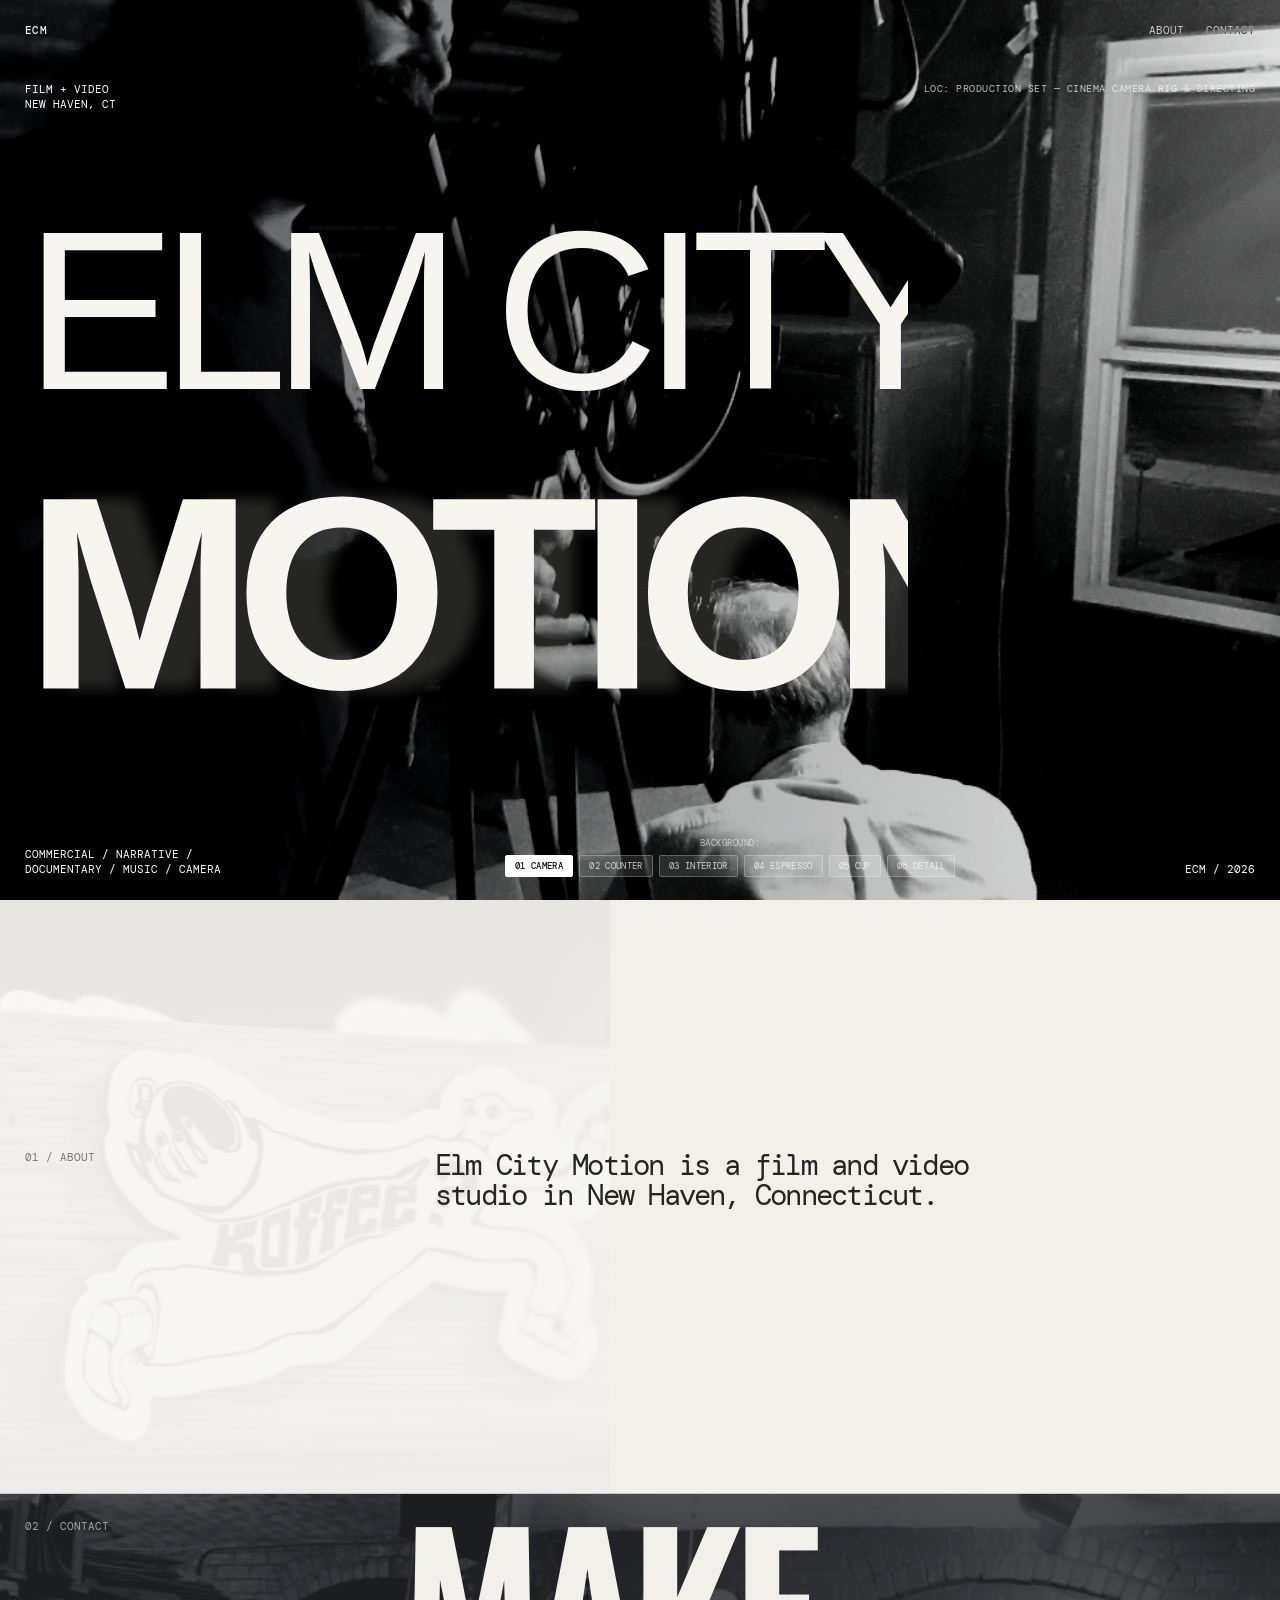
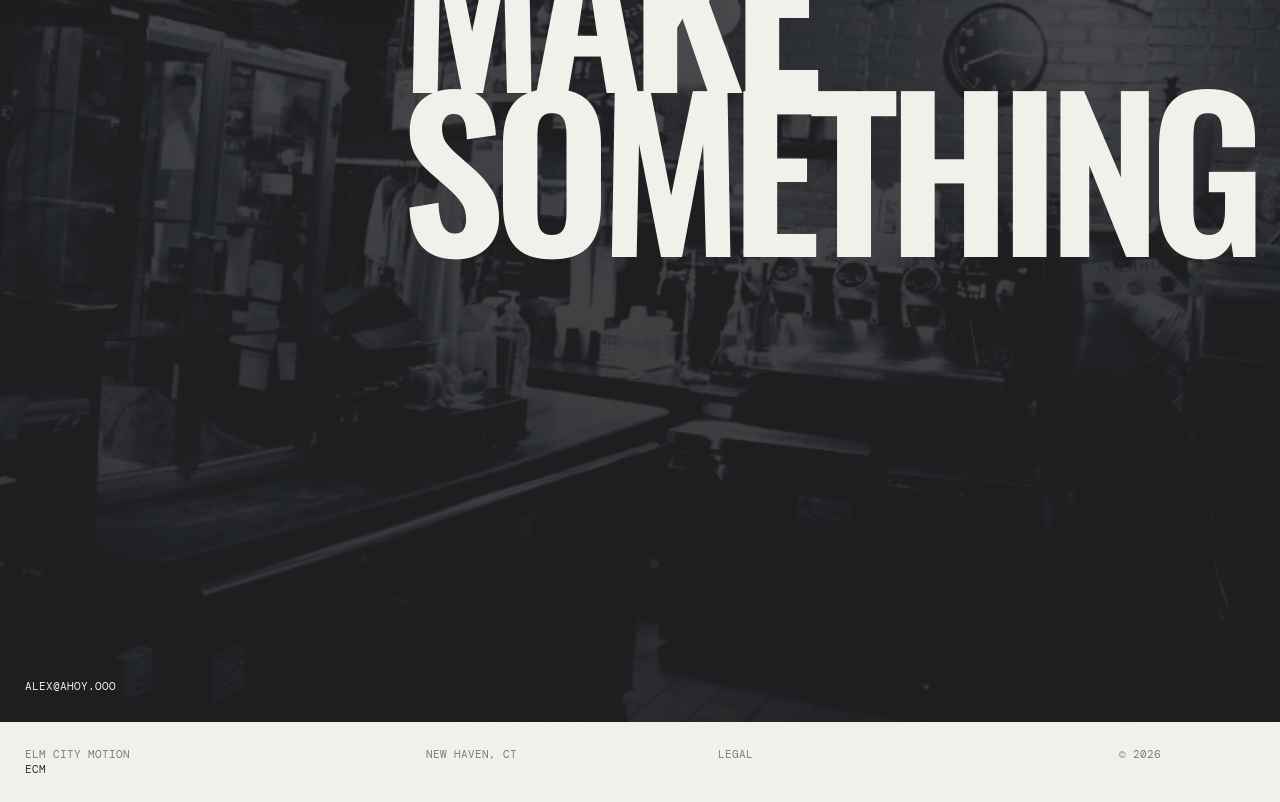
==== index.html @ fa892d65 "Keep hero strictly still photo rotation and place B&W looping video in bottom contact section" ====
<!doctype html>
<html lang="en">
  <head>
    <meta charset="UTF-8" />
    <meta name="viewport" content="width=device-width, initial-scale=1.0" />
    <meta name="description" content="Elm City Motion — film and video studio in New Haven, Connecticut." />
    <title>Elm City Motion — New Haven, CT</title>
    <link rel="preconnect" href="https://fonts.googleapis.com" />
    <link rel="preconnect" href="https://fonts.gstatic.com" crossorigin />
    <link href="https://fonts.googleapis.com/css2?family=DM+Mono:wght@400;500&family=Oswald:wght@500;600;700&display=swap" rel="stylesheet" />
    <link rel="stylesheet" href="styles.css" />
  </head>
  <body>
    <header class="site-header">
      <a class="monogram" href="#top" aria-label="Elm City Motion home">ECM</a>
      <nav aria-label="Primary navigation">
        <a href="#about">About</a>
        <a href="#contact">Contact</a>
      </nav>
    </header>

    <main id="top">
      <section class="hero" aria-labelledby="site-title">
        <div class="hero-image" role="img" aria-label="Cinematic New Haven black and white film stills">
          <div class="hero-bg is-active" style="background-image: linear-gradient(90deg, rgba(6,10,11,.76) 0%, rgba(6,10,11,.32) 57%, rgba(6,10,11,.15)), url('assets/nh-bts-camera.jpg');" data-label="Production Set — Cinema Camera Rig &amp; Directing"></div>
          <div class="hero-bg" style="background-image: linear-gradient(90deg, rgba(6,10,11,.76) 0%, rgba(6,10,11,.32) 57%, rgba(6,10,11,.15)), url('assets/nh-koffee-counter.jpg');" data-label="Audubon St — Koffee? Counter &amp; Barista Motion"></div>
          <div class="hero-bg" style="background-image: linear-gradient(90deg, rgba(6,10,11,.76) 0%, rgba(6,10,11,.32) 57%, rgba(6,10,11,.15)), url('assets/nh-koffee-interior.jpg');" data-label="Audubon St — Koffee? Interior &amp; Chandelier"></div>
          <div class="hero-bg" style="background-image: linear-gradient(90deg, rgba(6,10,11,.76) 0%, rgba(6,10,11,.32) 57%, rgba(6,10,11,.15)), url('assets/nh-koffee-espresso.jpg');" data-label="Audubon St — Koffee? Espresso Bar &amp; Brick Clock"></div>
          <div class="hero-bg" style="background-image: linear-gradient(90deg, rgba(6,10,11,.76) 0%, rgba(6,10,11,.32) 57%, rgba(6,10,11,.15)), url('assets/nh-koffee-cup.jpg');" data-label="Audubon St — Ceramic Cup &amp; Saucer Still"></div>
          <div class="hero-bg" style="background-image: linear-gradient(90deg, rgba(6,10,11,.76) 0%, rgba(6,10,11,.32) 57%, rgba(6,10,11,.15)), url('assets/nh-koffee-sticker.jpg');" data-label="Audubon St — Koffee? Illustration &amp; Woodgrain"></div>
        </div>
        <div class="hero-top-bar">
          <p class="hero-meta hero-meta--top">Film + Video<br />New Haven, CT</p>
          <div class="hero-loc-indicator" id="hero-loc-tag">LOC: Production Set — Cinema Camera Rig &amp; Directing</div>
        </div>
        <h1 id="site-title" class="wordmark"><img src="assets/ecm-wordmark.svg" alt="Elm City Motion" /></h1>
        <div class="hero-bottom">
          <p>Commercial / Narrative / Documentary / Music / Camera</p>
          <div class="hero-bg-selector" aria-label="Select New Haven background photo">
            <span class="bg-selector-label">Background:</span>
            <div class="bg-selector-pills">
              <button type="button" class="loc-pill is-active" data-index="0">01 Camera</button>
              <button type="button" class="loc-pill" data-index="1">02 Counter</button>
              <button type="button" class="loc-pill" data-index="2">03 Interior</button>
              <button type="button" class="loc-pill" data-index="3">04 Espresso</button>
              <button type="button" class="loc-pill" data-index="4">05 Cup</button>
              <button type="button" class="loc-pill" data-index="5">06 Detail</button>
            </div>
          </div>
          <p>ECM / 2026</p>
        </div>
      </section>

      <section class="statement" id="about" data-fade>
        <div class="statement-bg" aria-hidden="true"></div>
        <p class="eyebrow">01 / About</p>
        <div>
          <p>Elm City Motion is a film and video studio in New Haven, Connecticut.</p>
        </div>
      </section>

      <section class="contact" id="contact" aria-labelledby="contact-heading" data-fade>
        <div class="contact-bg" aria-hidden="true">
          <video class="contact-video-element" autoplay muted loop playsinline poster="assets/nh-koffee-espresso.jpg">
            <source src="assets/nh-koffee-motion.mp4" type="video/mp4" />
          </video>
          <div class="contact-video-overlay"></div>
        </div>
        <p class="eyebrow">02 / Contact</p>
        <h2 id="contact-heading">Make<br />Something</h2>
        <div class="contact-details">
          <a href="mailto:alex@ahoy.ooo">alex@ahoy.ooo</a>
        </div>
      </section>
    </main>

    <footer data-fade>
      <p>Elm City Motion<br /><span>ECM</span></p>
      <p>New Haven, CT</p>
      <p><a href="legal.html">Legal</a></p>
      <p>© 2026</p>
    </footer>
    <script defer src="assets/anime.min.js"></script>
    <script defer src="scripts.js"></script>
  </body>
</html>
---- styles.css ----
:root { --paper:#f2f0ea; --ink:#121212; --muted:#6d6b66; --line:#c9c6bd; --acid:#d8ee32; }
* { box-sizing:border-box; }
html { scroll-behavior:smooth; }
body { margin:0; overflow-x:hidden; background:var(--paper); color:var(--ink); font-family:"DM Mono", monospace; font-size:11px; line-height:1.35; text-transform:uppercase; }
a { color:inherit; text-decoration:none; }
.site-header { position:absolute; z-index:2; top:0; left:0; right:0; display:flex; justify-content:space-between; padding:23px 25px; color:#fff; mix-blend-mode:difference; }
.site-header--light { position:relative; color:var(--ink); mix-blend-mode:normal; }
.monogram { font-weight:500; letter-spacing:.04em; }
nav { display:flex; gap:22px; }
nav a:hover, .project a:hover, .contact a:hover { text-decoration:underline; text-underline-offset:4px; }
.hero { height:100svh; min-height:650px; position:relative; display:grid; grid-template-rows:auto 1fr auto; padding:82px 25px 23px; overflow:hidden; background:#14191b; color:white; }
.hero-image { position:absolute; inset:0; }
.hero-bg { position:absolute; inset:0; background-position:center; background-size:cover; filter:saturate(.78) contrast(1.08); opacity:0; transition:opacity 1s cubic-bezier(0.4, 0, 0.2, 1), transform 9s cubic-bezier(0.2, 0.8, 0.2, 1); transform:scale(1.04); pointer-events:none; }
.hero-bg.is-active { opacity:1; transform:scale(1); }
.hero-video-bg { overflow:hidden; }
.hero-video-element { position:absolute; inset:0; width:100%; height:100%; object-fit:cover; object-position:center; filter:saturate(.85) contrast(1.1); }
.hero-video-overlay { position:absolute; inset:0; background:linear-gradient(90deg, rgba(6,10,11,.76) 0%, rgba(6,10,11,.32) 57%, rgba(6,10,11,.15)); pointer-events:none; }
.hero::after { content:""; position:absolute; inset:0; opacity:.28; pointer-events:none; background-image:url("data:image/svg+xml,%3Csvg viewBox='0 0 170 170' xmlns='http://www.w3.org/2000/svg'%3E%3Cfilter id='n'%3E%3CfeTurbulence type='fractalNoise' baseFrequency='.95' numOctaves='3' stitchTiles='stitch'/%3E%3C/filter%3E%3Crect width='100%25' height='100%25' filter='url(%23n)' opacity='.35'/%3E%3C/svg%3E"); mix-blend-mode:soft-light; }
.hero > *:not(.hero-image) { position:relative; z-index:1; }
.motion-ready [data-fade] { opacity:0; }
.hero-top-bar { display:flex; justify-content:space-between; align-items:flex-start; }
.hero-meta { margin:0; align-self:start; }
.hero-loc-indicator { font-size:10px; color:rgba(255,255,255,0.72); letter-spacing:.05em; transition:opacity .3s ease; }
h1,h2,h3 { font-family:Oswald, Impact, sans-serif; font-weight:600; line-height:.8; letter-spacing:-.055em; margin:0; }
.wordmark { align-self:center; width:min(69vw, 1040px); }
.wordmark img { display:block; width:100%; height:auto; }
@media print { .hero { color:#111; background:#fff; min-height:auto; } .hero-image,.site-header,.hero-meta,.hero-bottom,.hero-top-bar { display:none; } .wordmark img { filter:invert(1); } }
.hero-bottom { display:flex; align-items:end; justify-content:space-between; gap:20px; }
.hero-bottom p { margin:0; max-width:250px; }
.hero-bg-selector { display:flex; flex-direction:column; gap:6px; align-items:center; }
.bg-selector-label { font-size:9px; color:rgba(255,255,255,0.6); letter-spacing:.05em; }
.bg-selector-pills { display:flex; gap:6px; flex-wrap:wrap; justify-content:center; }
.loc-pill { background:rgba(255,255,255,0.12); color:rgba(255,255,255,0.75); border:1px solid rgba(255,255,255,0.25); font-family:inherit; font-size:9px; padding:4px 9px; border-radius:2px; cursor:pointer; text-transform:uppercase; letter-spacing:.04em; transition:all .2s ease; }
.loc-pill:hover { background:rgba(255,255,255,0.22); color:#fff; border-color:rgba(255,255,255,0.45); }
.loc-pill.is-active { background:#fff; color:#121212; border-color:#fff; font-weight:500; }
.eyebrow { color:var(--muted); margin:0; }
.statement { position:relative; min-height:66vh; padding:35px 25px; display:grid; grid-template-columns:1fr 2fr; align-content:center; border-bottom:1px solid var(--line); overflow:hidden; }
.statement-bg { position:absolute; inset:0; background:linear-gradient(rgba(242,240,234,0.92), rgba(242,240,234,0.94)), url("assets/nh-koffee-interior.jpg") center/cover; filter:saturate(0.4) contrast(1.08); pointer-events:none; z-index:0; }
.statement > *:not(.statement-bg) { position:relative; z-index:1; }
.statement div { max-width:610px; font-size:clamp(18px,2.3vw,31px); letter-spacing:-.06em; line-height:1.04; text-transform:none; }
.statement p { margin:0 0 1.1em; }
.statement .eyebrow { font-size:11px; text-transform:uppercase; letter-spacing:0; }
.contact { position:relative; min-height:92vh; background:var(--ink); color:var(--paper); padding:25px; display:grid; grid-template-columns:1fr 2fr; grid-template-rows:auto 1fr; overflow:hidden; }
.contact-bg { position:absolute; inset:0; overflow:hidden; pointer-events:none; z-index:0; }
.contact-video-element { position:absolute; inset:0; width:100%; height:100%; object-fit:cover; object-position:center; filter:contrast(1.22) brightness(0.85); }
.contact-video-overlay { position:absolute; inset:0; background:linear-gradient(rgba(10,12,14,0.76), rgba(10,12,14,0.88)); }
.contact > *:not(.contact-bg) { position:relative; z-index:1; }
.contact .eyebrow { color:#9d9b94; }
.contact h2 { font-size:clamp(95px,16vw,250px); align-self:center; }
.contact-details { align-self:end; display:grid; grid-template-columns:1fr 1fr; gap:16px 25px; padding-bottom:3px; }
.contact-details p { margin:0; }
footer { display:grid; grid-template-columns:1.4fr 1fr 1.4fr .5fr; gap:20px; padding:25px; color:var(--muted); }
footer p { margin:0; } footer span, footer a:hover { color:var(--ink); }
.legal-page { min-height:calc(100vh - 105px); padding:13vh 25px 80px; }
.legal-page h1 { font-size:clamp(100px, 18vw, 290px); margin:42px 0 75px; }
.legal-copy { max-width:570px; margin-left:33.333%; font-size:clamp(16px,1.5vw,22px); line-height:1.14; letter-spacing:-.055em; text-transform:none; }
.legal-copy p { margin:0 0 1.15em; }
.legal-copy a { text-decoration:underline; text-underline-offset:4px; }
@media (max-width:700px) { .site-header { padding:17px; } nav { gap:13px; font-size:9px; }.hero { min-height:100svh; padding:76px 17px 17px; }.hero-top-bar { flex-direction:column; gap:6px; }.hero-bg { background-position:62% center; }.hero-meta { font-size:9px; }.hero-loc-indicator { font-size:9px; }.wordmark { width:min(92vw,400px); }.hero-bottom { flex-direction:column; align-items:flex-start; font-size:8px; line-height:1.5; gap:16px; }.hero-bottom p:first-child { max-width:220px; }.hero-bg-selector { align-items:flex-start; width:100%; }.bg-selector-pills { justify-content:flex-start; }.loc-pill { font-size:8px; padding:3px 7px; }.statement,.contact { grid-template-columns:1fr; gap:44px; padding:17px; }.statement { min-height:61vh; }.statement div { font-size:clamp(21px,6.4vw,29px); }.contact { min-height:78vh; }.contact h2 { align-self:start; font-size:clamp(83px,21vw,96px); }.contact-details { grid-template-columns:1fr; gap:17px; }.contact-details a { font-size:12px; } footer { grid-template-columns:1fr 1fr; padding:17px; gap:20px; }.legal-page { padding:70px 17px 55px; }.legal-page h1 { margin:42px 0 65px; }.legal-copy { margin-left:0; } }
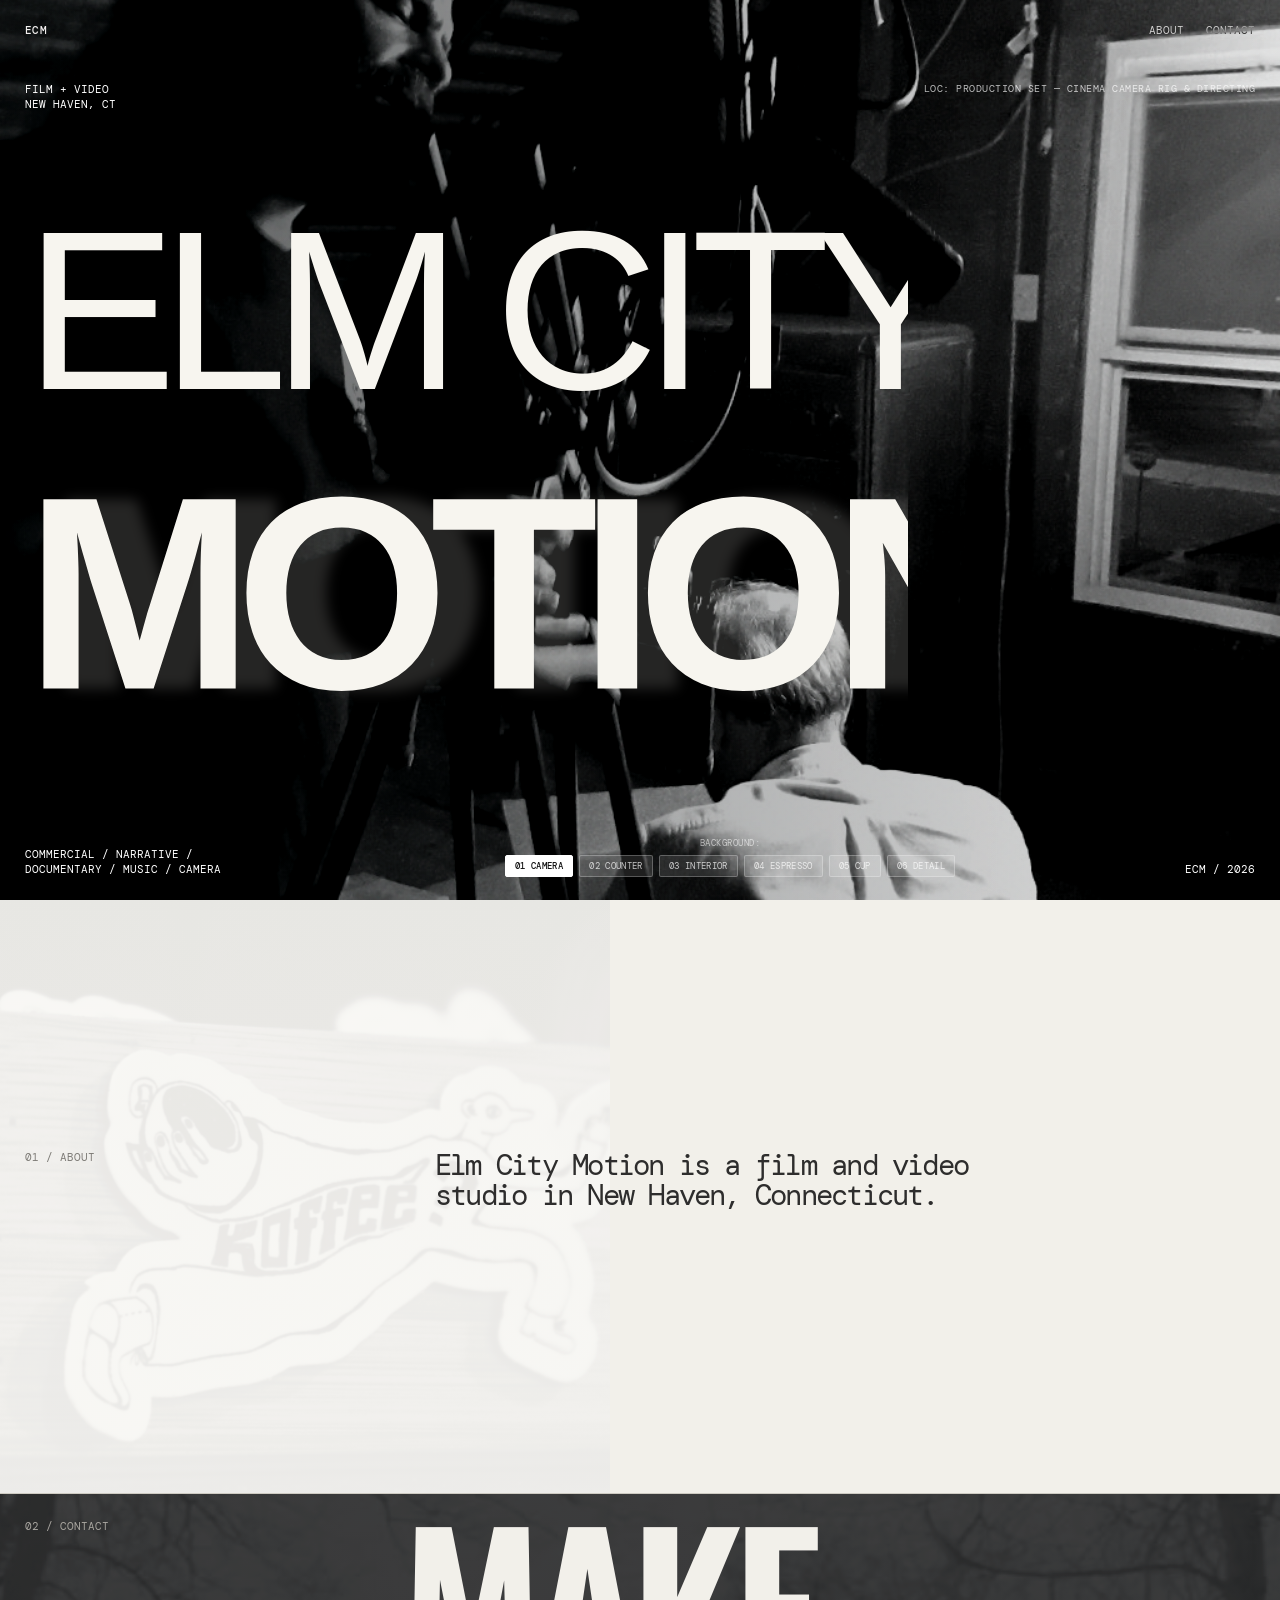
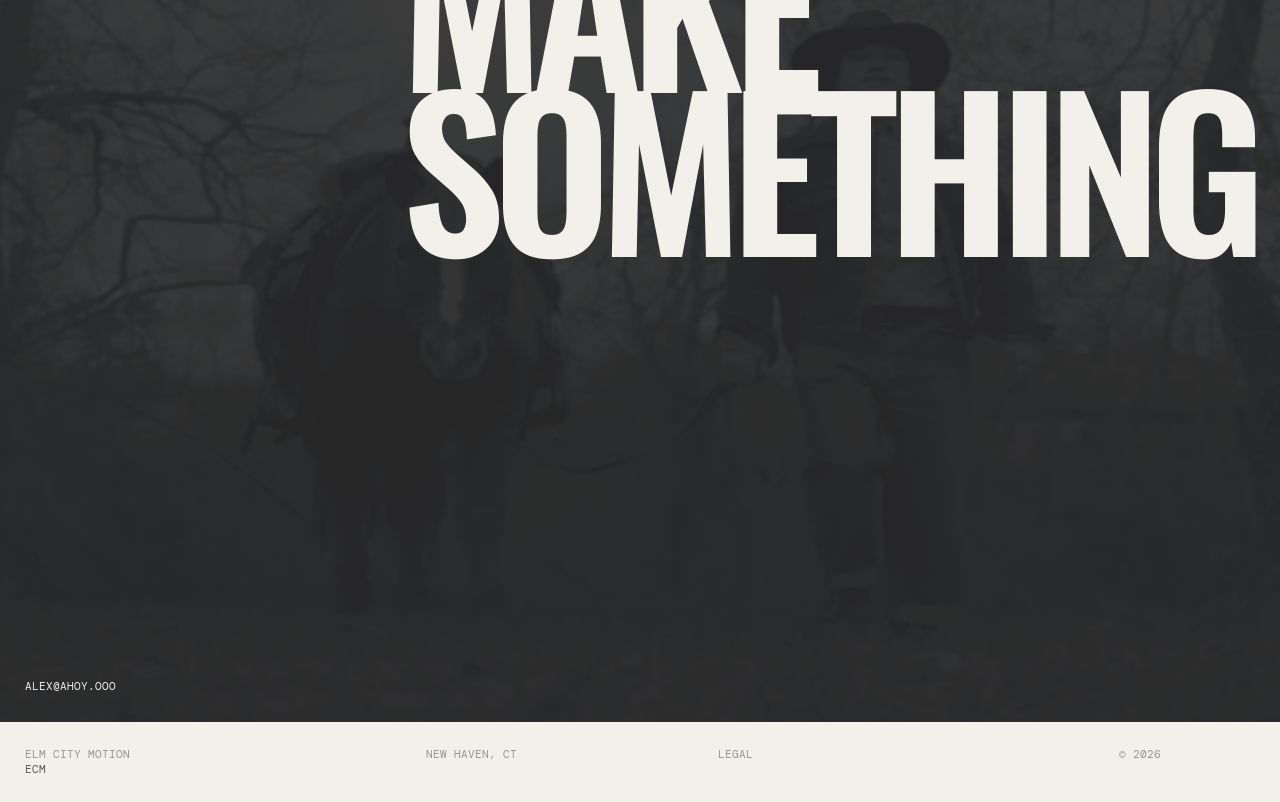
==== commit 1afc494c: "Add ultra-lightweight B&W commercial B-roll video to bottom contact section" ====
--- a/index.html
+++ b/index.html
@@ -61,8 +61,8 @@
 
       <section class="contact" id="contact" aria-labelledby="contact-heading" data-fade>
         <div class="contact-bg" aria-hidden="true">
-          <video class="contact-video-element" autoplay muted loop playsinline poster="assets/nh-koffee-espresso.jpg">
-            <source src="assets/nh-koffee-motion.mp4" type="video/mp4" />
+          <video class="contact-video-element" autoplay muted loop playsinline poster="assets/ecm-commercial-reel-poster.jpg">
+            <source src="assets/ecm-commercial-reel.mp4" type="video/mp4" />
           </video>
           <div class="contact-video-overlay"></div>
         </div>
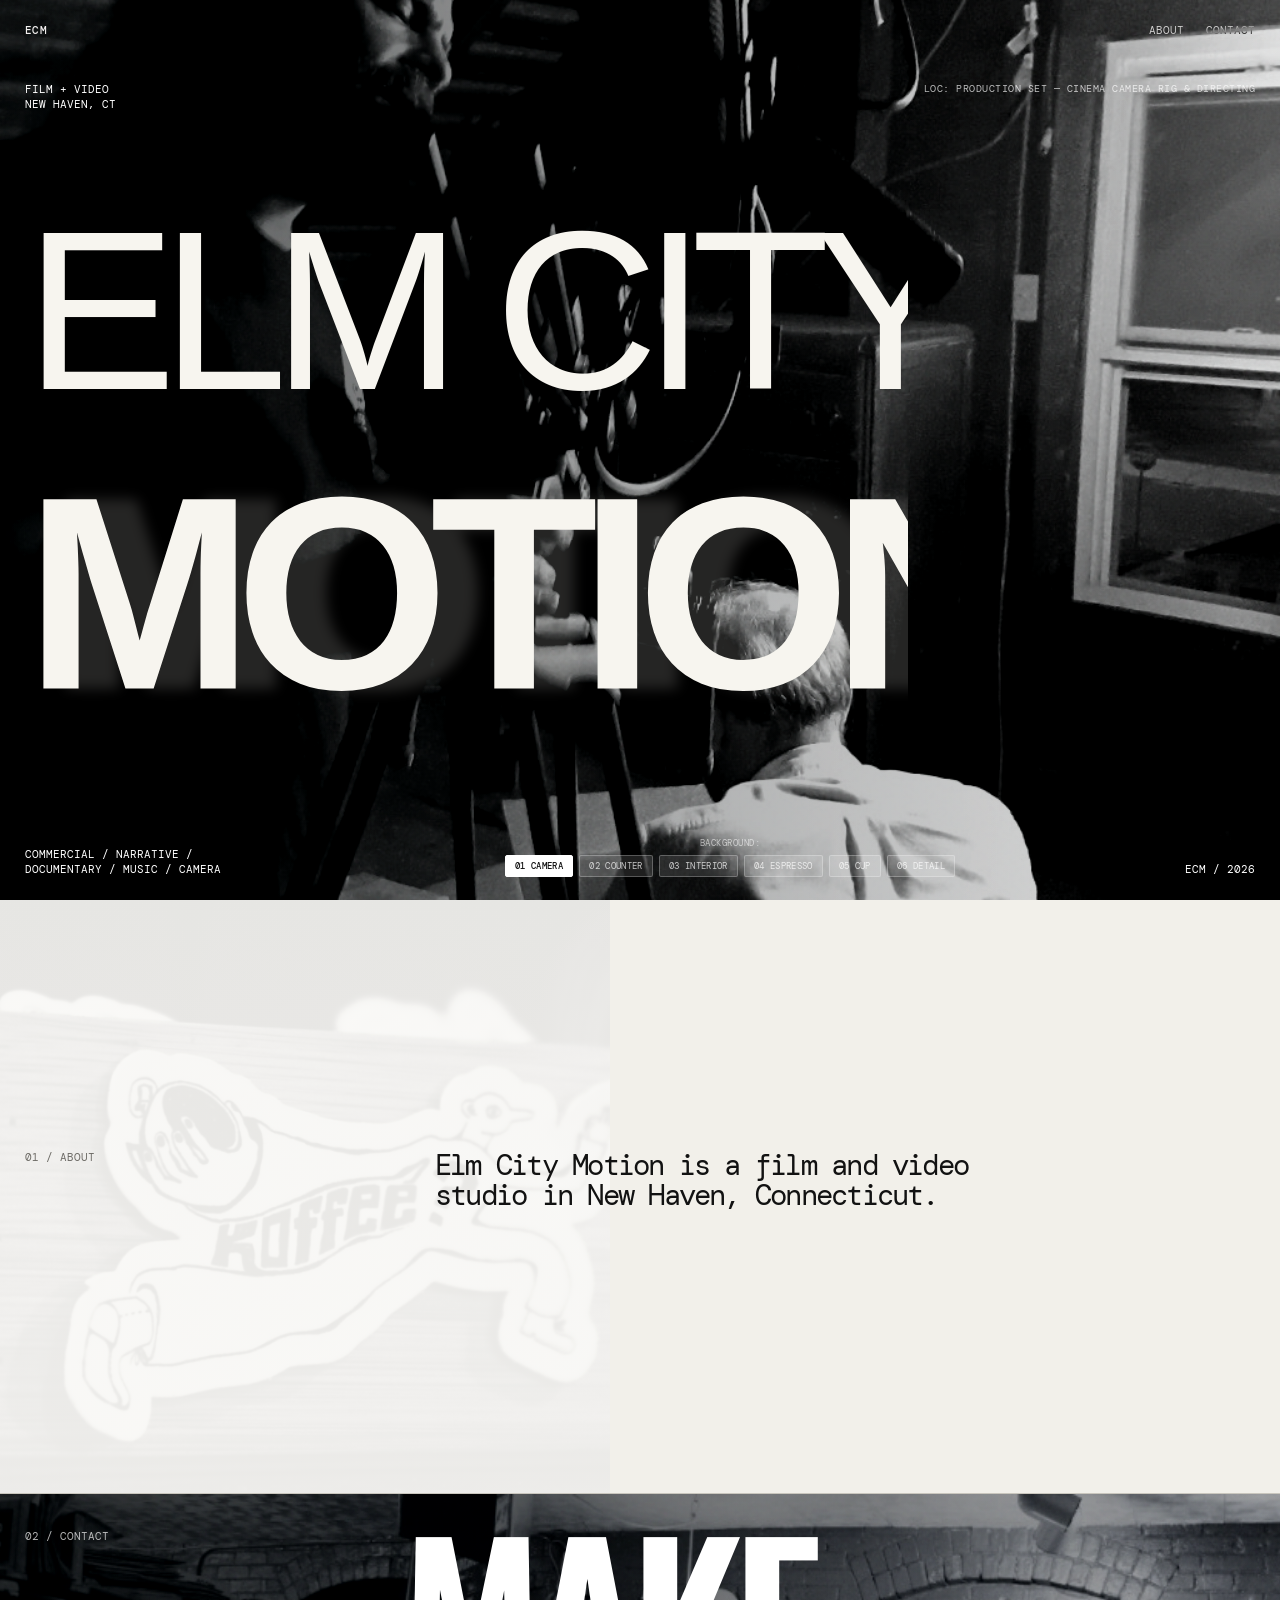
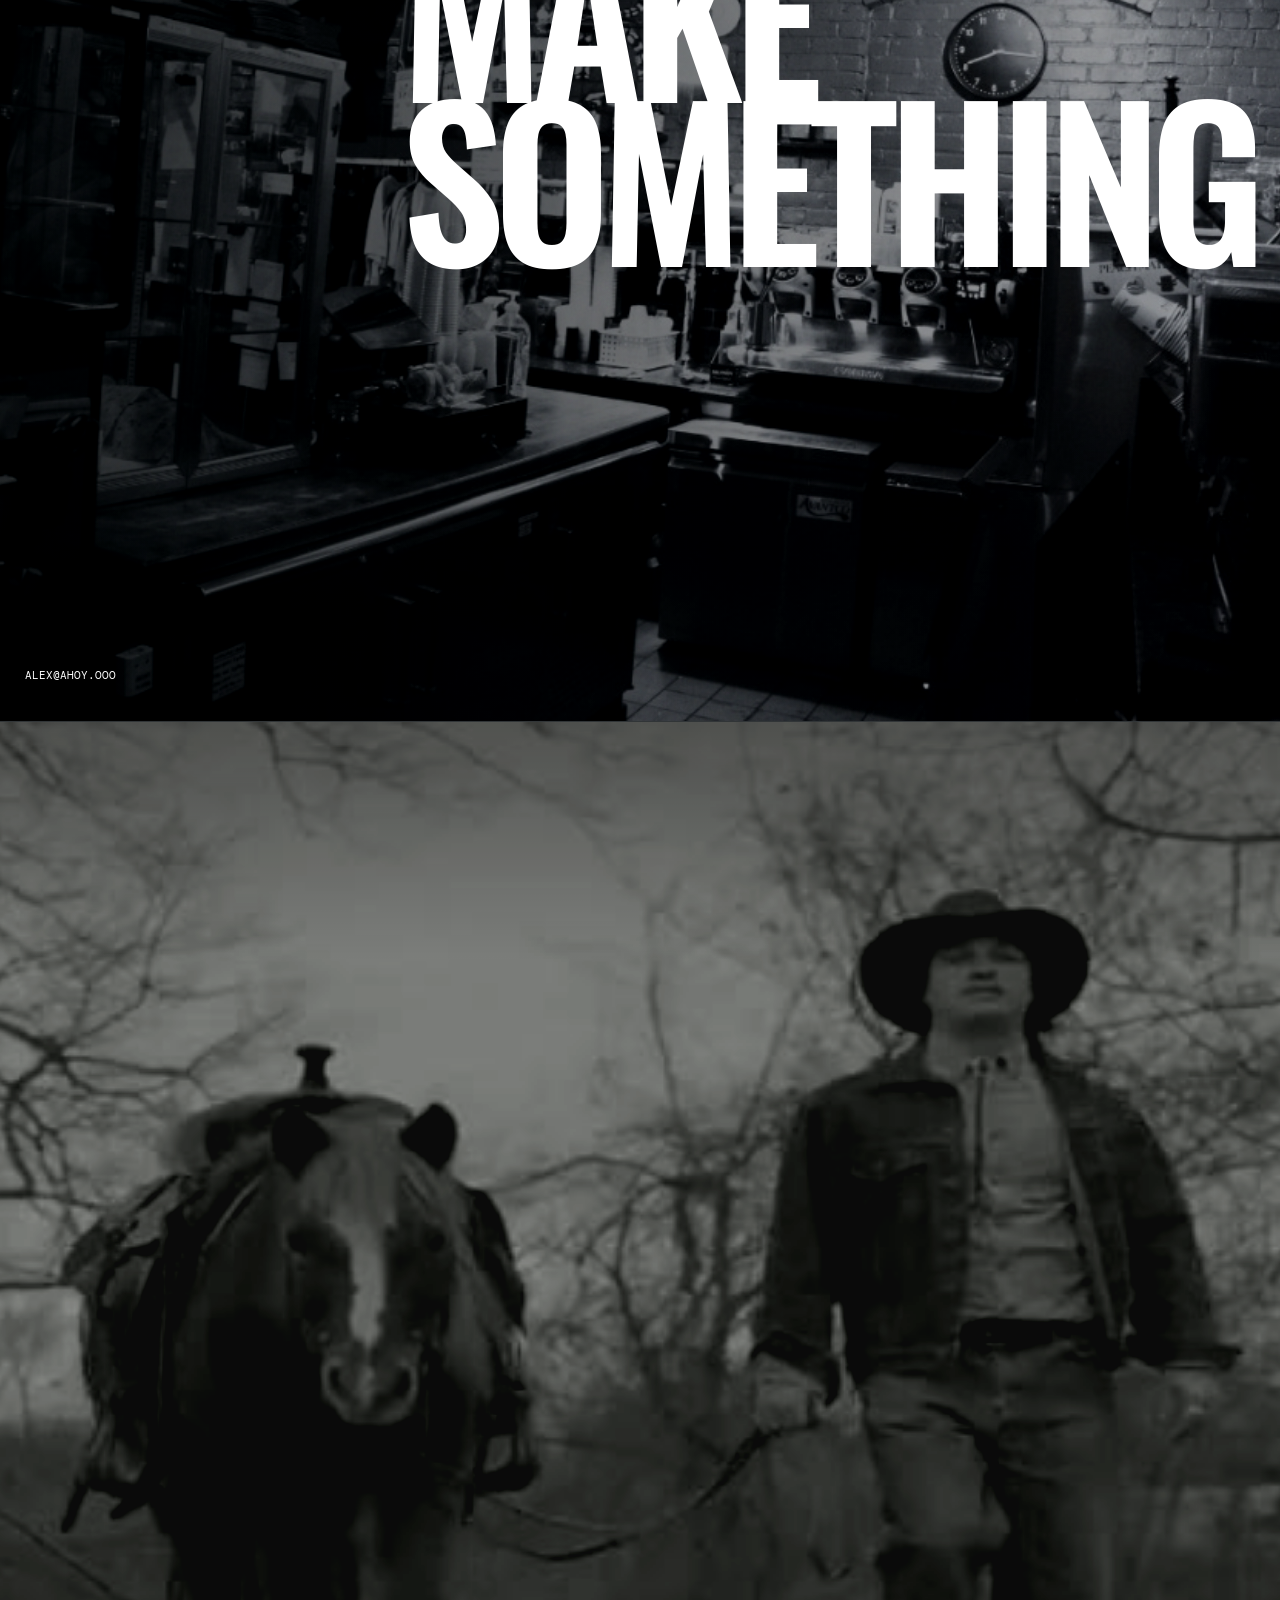
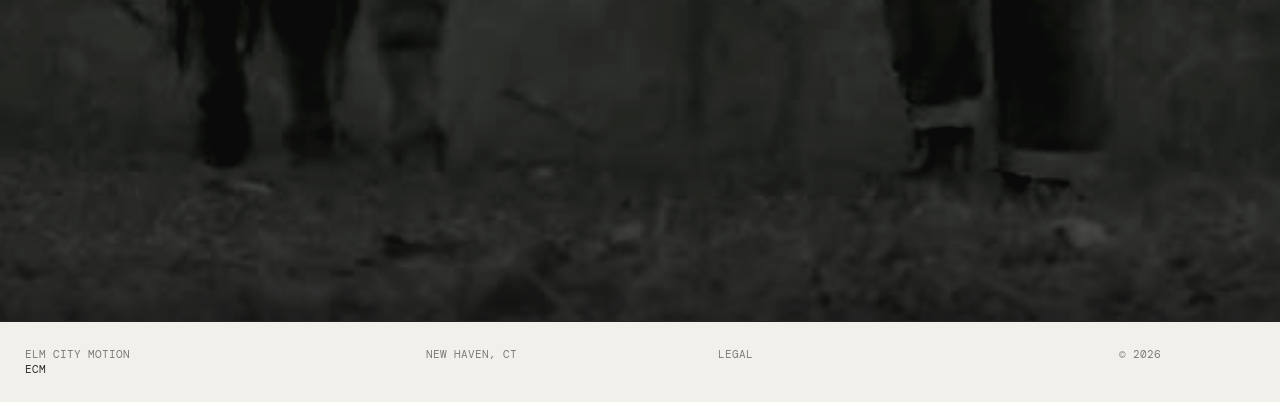
==== commit 5f7049eb: "Separate Make Something with hero-style photos and add dedicated 1200px vibey video reel" ====
--- a/index.html
+++ b/index.html
@@ -60,17 +60,22 @@
       </section>
 
       <section class="contact" id="contact" aria-labelledby="contact-heading" data-fade>
-        <div class="contact-bg" aria-hidden="true">
-          <video class="contact-video-element" autoplay muted loop playsinline poster="assets/ecm-commercial-reel-poster.jpg">
-            <source src="assets/ecm-commercial-reel.mp4" type="video/mp4" />
-          </video>
-          <div class="contact-video-overlay"></div>
+        <div class="contact-image" aria-hidden="true">
+          <div class="contact-bg is-active" style="background-image: linear-gradient(90deg, rgba(6,10,11,.82) 0%, rgba(6,10,11,.52) 55%, rgba(6,10,11,.32)), url('assets/nh-koffee-espresso.jpg');"></div>
+          <div class="contact-bg" style="background-image: linear-gradient(90deg, rgba(6,10,11,.82) 0%, rgba(6,10,11,.52) 55%, rgba(6,10,11,.32)), url('assets/nh-bts-camera.jpg');"></div>
+          <div class="contact-bg" style="background-image: linear-gradient(90deg, rgba(6,10,11,.82) 0%, rgba(6,10,11,.52) 55%, rgba(6,10,11,.32)), url('assets/nh-koffee-counter.jpg');"></div>
         </div>
         <p class="eyebrow">02 / Contact</p>
         <h2 id="contact-heading">Make<br />Something</h2>
         <div class="contact-details">
           <a href="mailto:alex@ahoy.ooo">alex@ahoy.ooo</a>
         </div>
+      </section>
+
+      <section class="vibey-reel" id="reel" aria-label="Commercial Motion Reel" data-fade>
+        <video class="vibey-reel-video" autoplay muted loop playsinline poster="assets/ecm-commercial-reel-poster.jpg">
+          <source src="assets/ecm-commercial-reel.mp4" type="video/mp4" />
+        </video>
       </section>
     </main>
 
--- a/styles.css
+++ b/styles.css
@@ -40,15 +40,20 @@
 .statement div { max-width:610px; font-size:clamp(18px,2.3vw,31px); letter-spacing:-.06em; line-height:1.04; text-transform:none; }
 .statement p { margin:0 0 1.1em; }
 .statement .eyebrow { font-size:11px; text-transform:uppercase; letter-spacing:0; }
-.contact { position:relative; min-height:92vh; background:var(--ink); color:var(--paper); padding:25px; display:grid; grid-template-columns:1fr 2fr; grid-template-rows:auto 1fr; overflow:hidden; }
-.contact-bg { position:absolute; inset:0; overflow:hidden; pointer-events:none; z-index:0; }
-.contact-video-element { position:absolute; inset:0; width:100%; height:100%; object-fit:cover; object-position:center; filter:contrast(1.22) brightness(0.85); }
-.contact-video-overlay { position:absolute; inset:0; background:linear-gradient(rgba(10,12,14,0.76), rgba(10,12,14,0.88)); }
-.contact > *:not(.contact-bg) { position:relative; z-index:1; }
-.contact .eyebrow { color:#9d9b94; }
+.contact { position:relative; min-height:92vh; background:#14191b; color:white; padding:35px 25px; display:grid; grid-template-columns:1fr 2fr; grid-template-rows:auto 1fr; overflow:hidden; border-bottom:1px solid rgba(255,255,255,0.12); }
+.contact-image { position:absolute; inset:0; }
+.contact-bg { position:absolute; inset:0; background-position:center; background-size:cover; filter:saturate(.78) contrast(1.12); opacity:0; transition:opacity 1s cubic-bezier(0.4, 0, 0.2, 1), transform 9s cubic-bezier(0.2, 0.8, 0.2, 1); transform:scale(1.04); pointer-events:none; }
+.contact-bg.is-active { opacity:1; transform:scale(1); }
+.contact::after { content:""; position:absolute; inset:0; opacity:.28; pointer-events:none; background-image:url("data:image/svg+xml,%3Csvg viewBox='0 0 170 170' xmlns='http://www.w3.org/2000/svg'%3E%3Cfilter id='n'%3E%3CfeTurbulence type='fractalNoise' baseFrequency='.95' numOctaves='3' stitchTiles='stitch'/%3E%3C/filter%3E%3Crect width='100%25' height='100%25' filter='url(%23n)' opacity='.35'/%3E%3C/svg%3E"); mix-blend-mode:soft-light; }
+.contact > *:not(.contact-image) { position:relative; z-index:1; }
+.contact .eyebrow { color:rgba(255,255,255,0.7); }
 .contact h2 { font-size:clamp(95px,16vw,250px); align-self:center; }
 .contact-details { align-self:end; display:grid; grid-template-columns:1fr 1fr; gap:16px 25px; padding-bottom:3px; }
 .contact-details p { margin:0; }
+
+.vibey-reel { position:relative; width:100%; height:1200px; overflow:hidden; background:#000; display:block; border-bottom:1px solid rgba(255,255,255,0.1); }
+.vibey-reel-video { position:absolute; inset:0; width:100%; height:100%; object-fit:cover; object-position:center; filter:contrast(1.26) brightness(0.92); display:block; }
+.vibey-reel::after { content:""; position:absolute; inset:0; pointer-events:none; background:linear-gradient(180deg, rgba(0,0,0,0.35) 0%, transparent 20%, transparent 80%, rgba(0,0,0,0.55) 100%); }
 footer { display:grid; grid-template-columns:1.4fr 1fr 1.4fr .5fr; gap:20px; padding:25px; color:var(--muted); }
 footer p { margin:0; } footer span, footer a:hover { color:var(--ink); }
 .legal-page { min-height:calc(100vh - 105px); padding:13vh 25px 80px; }
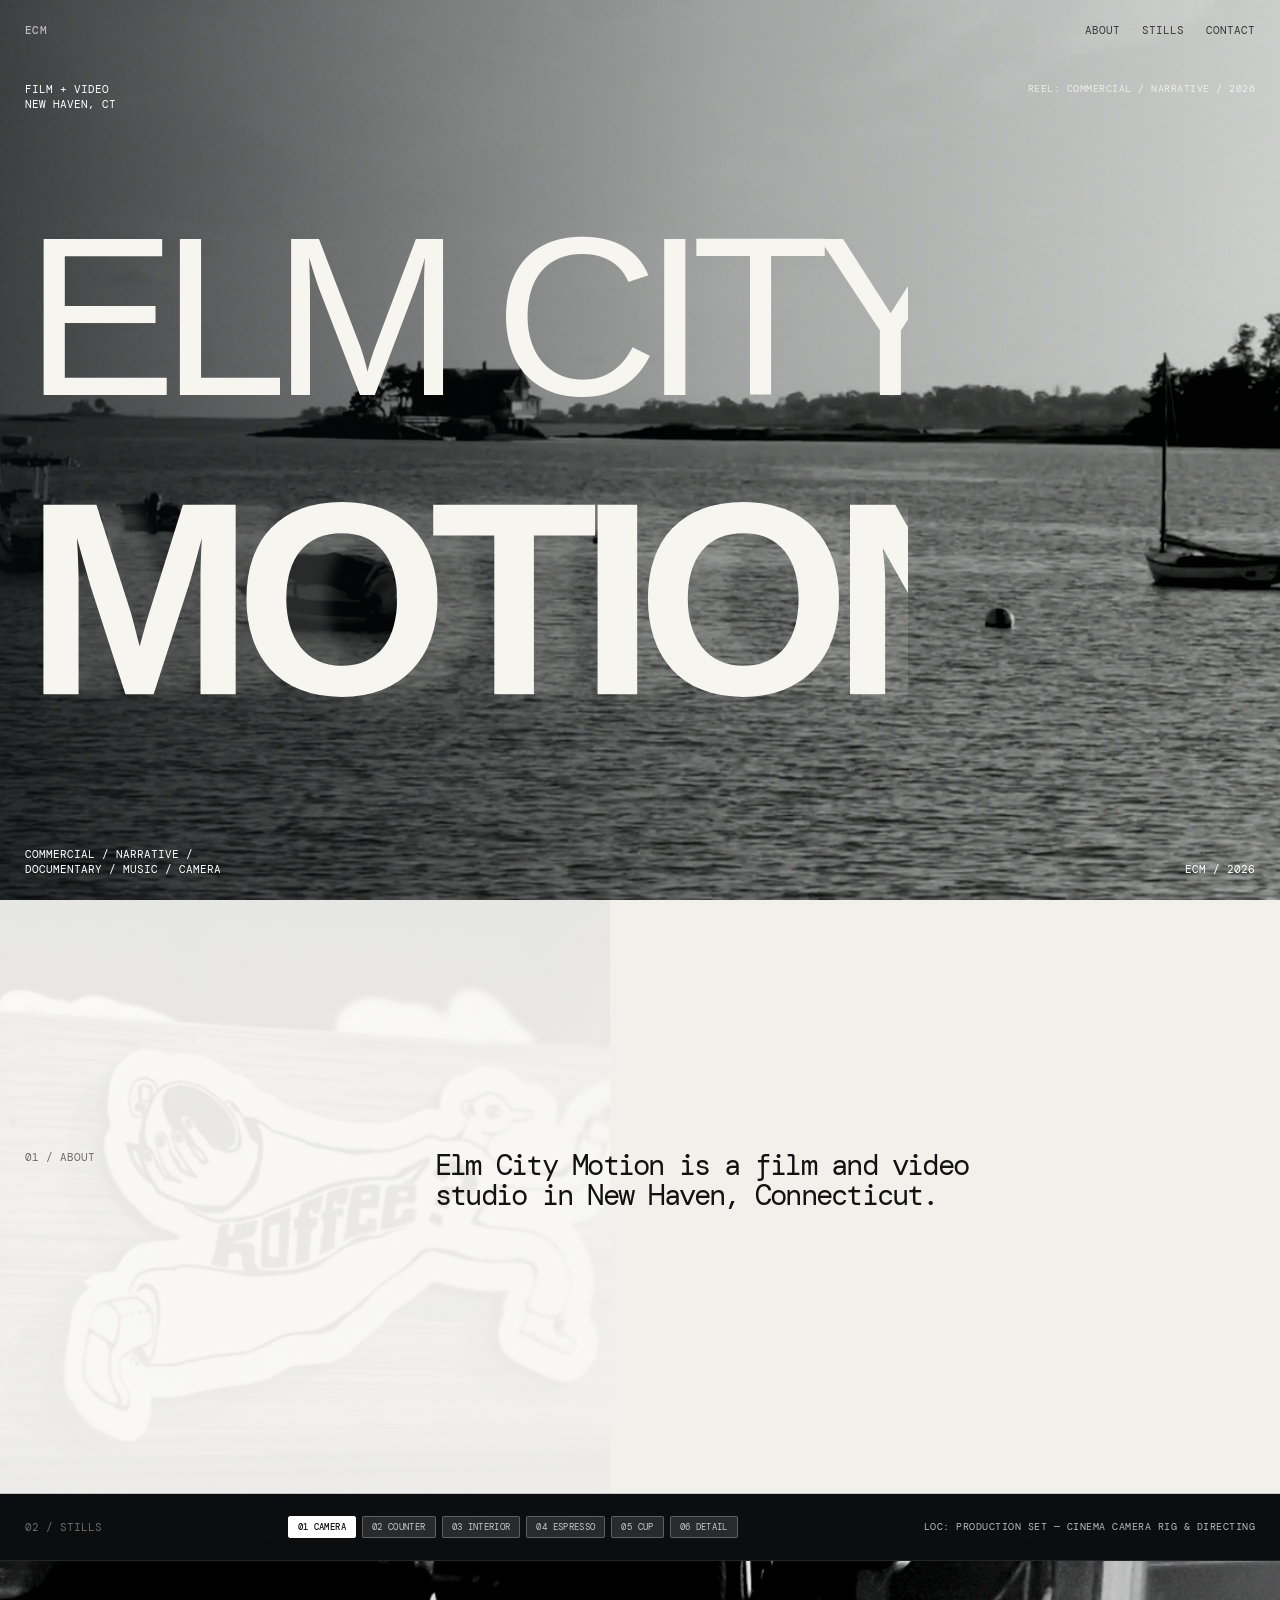
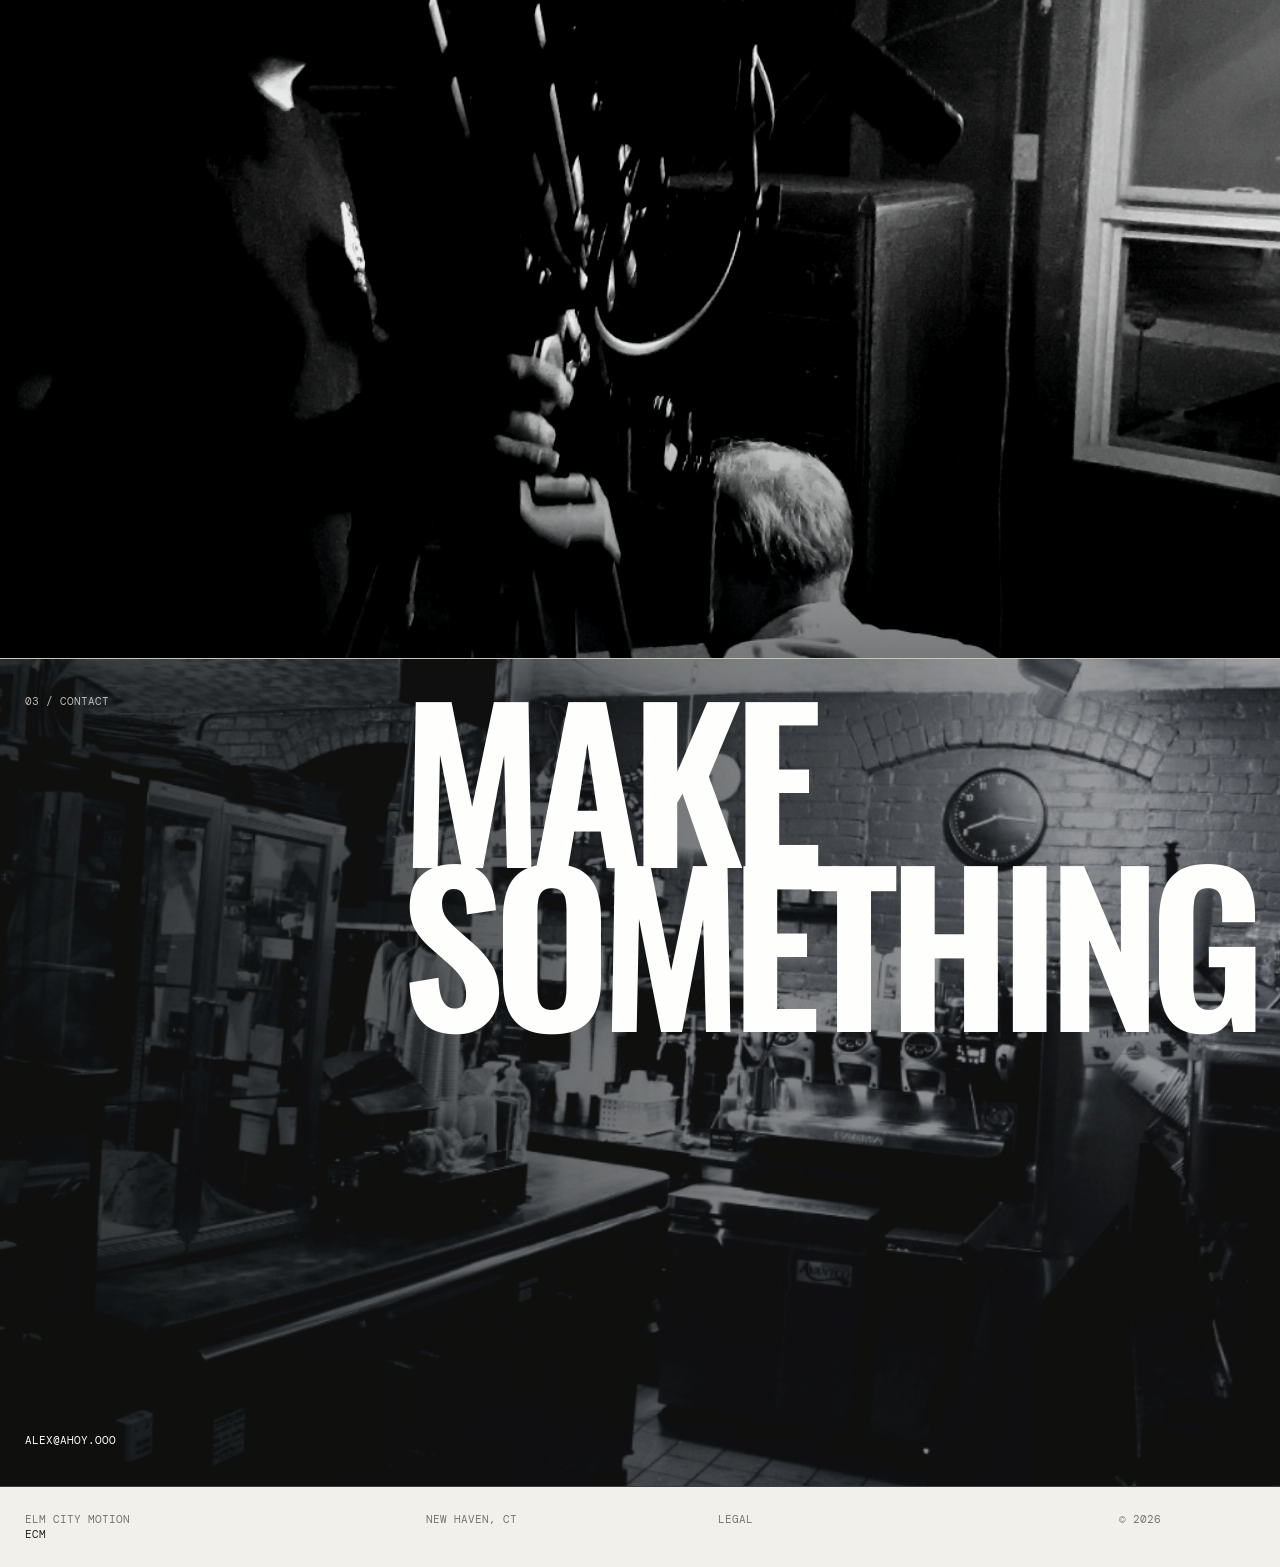
==== commit 9e891420: "Slow down commercial reel pacing to 44s with dark crossfades, set video in hero and stills gallery b" ====
--- a/index.html
+++ b/index.html
@@ -15,38 +15,26 @@
       <a class="monogram" href="#top" aria-label="Elm City Motion home">ECM</a>
       <nav aria-label="Primary navigation">
         <a href="#about">About</a>
+        <a href="#stills">Stills</a>
         <a href="#contact">Contact</a>
       </nav>
     </header>
 
     <main id="top">
       <section class="hero" aria-labelledby="site-title">
-        <div class="hero-image" role="img" aria-label="Cinematic New Haven black and white film stills">
-          <div class="hero-bg is-active" style="background-image: linear-gradient(90deg, rgba(6,10,11,.76) 0%, rgba(6,10,11,.32) 57%, rgba(6,10,11,.15)), url('assets/nh-bts-camera.jpg');" data-label="Production Set — Cinema Camera Rig &amp; Directing"></div>
-          <div class="hero-bg" style="background-image: linear-gradient(90deg, rgba(6,10,11,.76) 0%, rgba(6,10,11,.32) 57%, rgba(6,10,11,.15)), url('assets/nh-koffee-counter.jpg');" data-label="Audubon St — Koffee? Counter &amp; Barista Motion"></div>
-          <div class="hero-bg" style="background-image: linear-gradient(90deg, rgba(6,10,11,.76) 0%, rgba(6,10,11,.32) 57%, rgba(6,10,11,.15)), url('assets/nh-koffee-interior.jpg');" data-label="Audubon St — Koffee? Interior &amp; Chandelier"></div>
-          <div class="hero-bg" style="background-image: linear-gradient(90deg, rgba(6,10,11,.76) 0%, rgba(6,10,11,.32) 57%, rgba(6,10,11,.15)), url('assets/nh-koffee-espresso.jpg');" data-label="Audubon St — Koffee? Espresso Bar &amp; Brick Clock"></div>
-          <div class="hero-bg" style="background-image: linear-gradient(90deg, rgba(6,10,11,.76) 0%, rgba(6,10,11,.32) 57%, rgba(6,10,11,.15)), url('assets/nh-koffee-cup.jpg');" data-label="Audubon St — Ceramic Cup &amp; Saucer Still"></div>
-          <div class="hero-bg" style="background-image: linear-gradient(90deg, rgba(6,10,11,.76) 0%, rgba(6,10,11,.32) 57%, rgba(6,10,11,.15)), url('assets/nh-koffee-sticker.jpg');" data-label="Audubon St — Koffee? Illustration &amp; Woodgrain"></div>
+        <div class="hero-image" role="img" aria-label="Elm City Motion Showreel">
+          <video class="hero-video-element" autoplay muted loop playsinline poster="assets/ecm-commercial-reel-poster.jpg">
+            <source src="assets/ecm-commercial-reel.mp4" type="video/mp4" />
+          </video>
+          <div class="hero-video-overlay"></div>
         </div>
         <div class="hero-top-bar">
           <p class="hero-meta hero-meta--top">Film + Video<br />New Haven, CT</p>
-          <div class="hero-loc-indicator" id="hero-loc-tag">LOC: Production Set — Cinema Camera Rig &amp; Directing</div>
+          <div class="hero-loc-indicator" id="hero-loc-tag">Reel: Commercial / Narrative / 2026</div>
         </div>
         <h1 id="site-title" class="wordmark"><img src="assets/ecm-wordmark.svg" alt="Elm City Motion" /></h1>
         <div class="hero-bottom">
           <p>Commercial / Narrative / Documentary / Music / Camera</p>
-          <div class="hero-bg-selector" aria-label="Select New Haven background photo">
-            <span class="bg-selector-label">Background:</span>
-            <div class="bg-selector-pills">
-              <button type="button" class="loc-pill is-active" data-index="0">01 Camera</button>
-              <button type="button" class="loc-pill" data-index="1">02 Counter</button>
-              <button type="button" class="loc-pill" data-index="2">03 Interior</button>
-              <button type="button" class="loc-pill" data-index="3">04 Espresso</button>
-              <button type="button" class="loc-pill" data-index="4">05 Cup</button>
-              <button type="button" class="loc-pill" data-index="5">06 Detail</button>
-            </div>
-          </div>
           <p>ECM / 2026</p>
         </div>
       </section>
@@ -59,23 +47,39 @@
         </div>
       </section>
 
+      <section class="stills-section" id="stills" aria-label="Production Stills" data-fade>
+        <div class="stills-header">
+          <p class="eyebrow">02 / Stills</p>
+          <div class="stills-selector-pills" aria-label="Select production photo">
+            <button type="button" class="stills-pill is-active" data-index="0">01 Camera</button>
+            <button type="button" class="stills-pill" data-index="1">02 Counter</button>
+            <button type="button" class="stills-pill" data-index="2">03 Interior</button>
+            <button type="button" class="stills-pill" data-index="3">04 Espresso</button>
+            <button type="button" class="stills-pill" data-index="4">05 Cup</button>
+            <button type="button" class="stills-pill" data-index="5">06 Detail</button>
+          </div>
+          <div class="stills-loc-tag" id="stills-loc-indicator">LOC: Production Set — Cinema Camera Rig &amp; Directing</div>
+        </div>
+        <div class="stills-viewer">
+          <div class="stills-bg is-active" style="background-image: linear-gradient(180deg, rgba(6,10,11,.15) 0%, rgba(6,10,11,.1) 50%, rgba(6,10,11,.55) 100%), url('assets/nh-bts-camera.jpg');" data-label="Production Set — Cinema Camera Rig &amp; Directing"></div>
+          <div class="stills-bg" style="background-image: linear-gradient(180deg, rgba(6,10,11,.15) 0%, rgba(6,10,11,.1) 50%, rgba(6,10,11,.55) 100%), url('assets/nh-koffee-counter.jpg');" data-label="Audubon St — Koffee? Counter &amp; Barista Motion"></div>
+          <div class="stills-bg" style="background-image: linear-gradient(180deg, rgba(6,10,11,.15) 0%, rgba(6,10,11,.1) 50%, rgba(6,10,11,.55) 100%), url('assets/nh-koffee-interior.jpg');" data-label="Audubon St — Koffee? Interior &amp; Chandelier"></div>
+          <div class="stills-bg" style="background-image: linear-gradient(180deg, rgba(6,10,11,.15) 0%, rgba(6,10,11,.1) 50%, rgba(6,10,11,.55) 100%), url('assets/nh-koffee-espresso.jpg');" data-label="Audubon St — Koffee? Espresso Bar &amp; Brick Clock"></div>
+          <div class="stills-bg" style="background-image: linear-gradient(180deg, rgba(6,10,11,.15) 0%, rgba(6,10,11,.1) 50%, rgba(6,10,11,.55) 100%), url('assets/nh-koffee-cup.jpg');" data-label="Audubon St — Ceramic Cup &amp; Saucer Still"></div>
+          <div class="stills-bg" style="background-image: linear-gradient(180deg, rgba(6,10,11,.15) 0%, rgba(6,10,11,.1) 50%, rgba(6,10,11,.55) 100%), url('assets/nh-koffee-sticker.jpg');" data-label="Audubon St — Koffee? Illustration &amp; Woodgrain"></div>
+        </div>
+      </section>
+
       <section class="contact" id="contact" aria-labelledby="contact-heading" data-fade>
         <div class="contact-image" aria-hidden="true">
           <div class="contact-bg is-active" style="background-image: linear-gradient(90deg, rgba(6,10,11,.82) 0%, rgba(6,10,11,.52) 55%, rgba(6,10,11,.32)), url('assets/nh-koffee-espresso.jpg');"></div>
           <div class="contact-bg" style="background-image: linear-gradient(90deg, rgba(6,10,11,.82) 0%, rgba(6,10,11,.52) 55%, rgba(6,10,11,.32)), url('assets/nh-bts-camera.jpg');"></div>
-          <div class="contact-bg" style="background-image: linear-gradient(90deg, rgba(6,10,11,.82) 0%, rgba(6,10,11,.52) 55%, rgba(6,10,11,.32)), url('assets/nh-koffee-counter.jpg');"></div>
         </div>
-        <p class="eyebrow">02 / Contact</p>
+        <p class="eyebrow">03 / Contact</p>
         <h2 id="contact-heading">Make<br />Something</h2>
         <div class="contact-details">
           <a href="mailto:alex@ahoy.ooo">alex@ahoy.ooo</a>
         </div>
-      </section>
-
-      <section class="vibey-reel" id="reel" aria-label="Commercial Motion Reel" data-fade>
-        <video class="vibey-reel-video" autoplay muted loop playsinline poster="assets/ecm-commercial-reel-poster.jpg">
-          <source src="assets/ecm-commercial-reel.mp4" type="video/mp4" />
-        </video>
       </section>
     </main>
 
--- a/styles.css
+++ b/styles.css
@@ -40,6 +40,18 @@
 .statement div { max-width:610px; font-size:clamp(18px,2.3vw,31px); letter-spacing:-.06em; line-height:1.04; text-transform:none; }
 .statement p { margin:0 0 1.1em; }
 .statement .eyebrow { font-size:11px; text-transform:uppercase; letter-spacing:0; }
+.stills-section { position:relative; min-height:85vh; display:flex; flex-direction:column; background:#0e1113; color:white; border-bottom:1px solid var(--line); overflow:hidden; }
+.stills-header { position:relative; z-index:2; display:flex; justify-content:space-between; align-items:center; padding:22px 25px; background:rgba(10,12,14,0.72); backdrop-filter:blur(10px); -webkit-backdrop-filter:blur(10px); border-bottom:1px solid rgba(255,255,255,0.1); flex-wrap:wrap; gap:12px; }
+.stills-selector-pills { display:flex; gap:6px; flex-wrap:wrap; }
+.stills-pill { background:rgba(255,255,255,0.12); color:rgba(255,255,255,0.75); border:1px solid rgba(255,255,255,0.25); font-family:inherit; font-size:9px; padding:4px 9px; border-radius:2px; cursor:pointer; text-transform:uppercase; letter-spacing:.04em; transition:all .2s ease; }
+.stills-pill:hover { background:rgba(255,255,255,0.22); color:#fff; border-color:rgba(255,255,255,0.45); }
+.stills-pill.is-active { background:#fff; color:#121212; border-color:#fff; font-weight:500; }
+.stills-loc-tag { font-size:10px; color:rgba(255,255,255,0.72); letter-spacing:.05em; transition:opacity .3s ease; }
+.stills-viewer { position:relative; flex:1; min-height:550px; overflow:hidden; }
+.stills-bg { position:absolute; inset:0; background-position:center; background-size:cover; filter:saturate(.85) contrast(1.12); opacity:0; transition:opacity .9s cubic-bezier(0.4, 0, 0.2, 1), transform 9s cubic-bezier(0.2, 0.8, 0.2, 1); transform:scale(1.03); pointer-events:none; }
+.stills-bg.is-active { opacity:1; transform:scale(1); }
+.stills-section::after { content:""; position:absolute; inset:0; opacity:.25; pointer-events:none; background-image:url("data:image/svg+xml,%3Csvg viewBox='0 0 170 170' xmlns='http://www.w3.org/2000/svg'%3E%3Cfilter id='n'%3E%3CfeTurbulence type='fractalNoise' baseFrequency='.95' numOctaves='3' stitchTiles='stitch'/%3E%3C/filter%3E%3Crect width='100%25' height='100%25' filter='url(%23n)' opacity='.35'/%3E%3C/svg%3E"); mix-blend-mode:soft-light; }
+
 .contact { position:relative; min-height:92vh; background:#14191b; color:white; padding:35px 25px; display:grid; grid-template-columns:1fr 2fr; grid-template-rows:auto 1fr; overflow:hidden; border-bottom:1px solid rgba(255,255,255,0.12); }
 .contact-image { position:absolute; inset:0; }
 .contact-bg { position:absolute; inset:0; background-position:center; background-size:cover; filter:saturate(.78) contrast(1.12); opacity:0; transition:opacity 1s cubic-bezier(0.4, 0, 0.2, 1), transform 9s cubic-bezier(0.2, 0.8, 0.2, 1); transform:scale(1.04); pointer-events:none; }
@@ -50,10 +62,6 @@
 .contact h2 { font-size:clamp(95px,16vw,250px); align-self:center; }
 .contact-details { align-self:end; display:grid; grid-template-columns:1fr 1fr; gap:16px 25px; padding-bottom:3px; }
 .contact-details p { margin:0; }
-
-.vibey-reel { position:relative; width:100%; height:1200px; overflow:hidden; background:#000; display:block; border-bottom:1px solid rgba(255,255,255,0.1); }
-.vibey-reel-video { position:absolute; inset:0; width:100%; height:100%; object-fit:cover; object-position:center; filter:contrast(1.26) brightness(0.92); display:block; }
-.vibey-reel::after { content:""; position:absolute; inset:0; pointer-events:none; background:linear-gradient(180deg, rgba(0,0,0,0.35) 0%, transparent 20%, transparent 80%, rgba(0,0,0,0.55) 100%); }
 footer { display:grid; grid-template-columns:1.4fr 1fr 1.4fr .5fr; gap:20px; padding:25px; color:var(--muted); }
 footer p { margin:0; } footer span, footer a:hover { color:var(--ink); }
 .legal-page { min-height:calc(100vh - 105px); padding:13vh 25px 80px; }
@@ -61,4 +69,4 @@
 .legal-copy { max-width:570px; margin-left:33.333%; font-size:clamp(16px,1.5vw,22px); line-height:1.14; letter-spacing:-.055em; text-transform:none; }
 .legal-copy p { margin:0 0 1.15em; }
 .legal-copy a { text-decoration:underline; text-underline-offset:4px; }
-@media (max-width:700px) { .site-header { padding:17px; } nav { gap:13px; font-size:9px; }.hero { min-height:100svh; padding:76px 17px 17px; }.hero-top-bar { flex-direction:column; gap:6px; }.hero-bg { background-position:62% center; }.hero-meta { font-size:9px; }.hero-loc-indicator { font-size:9px; }.wordmark { width:min(92vw,400px); }.hero-bottom { flex-direction:column; align-items:flex-start; font-size:8px; line-height:1.5; gap:16px; }.hero-bottom p:first-child { max-width:220px; }.hero-bg-selector { align-items:flex-start; width:100%; }.bg-selector-pills { justify-content:flex-start; }.loc-pill { font-size:8px; padding:3px 7px; }.statement,.contact { grid-template-columns:1fr; gap:44px; padding:17px; }.statement { min-height:61vh; }.statement div { font-size:clamp(21px,6.4vw,29px); }.contact { min-height:78vh; }.contact h2 { align-self:start; font-size:clamp(83px,21vw,96px); }.contact-details { grid-template-columns:1fr; gap:17px; }.contact-details a { font-size:12px; } footer { grid-template-columns:1fr 1fr; padding:17px; gap:20px; }.legal-page { padding:70px 17px 55px; }.legal-page h1 { margin:42px 0 65px; }.legal-copy { margin-left:0; } }
+@media (max-width:700px) { .site-header { padding:17px; } nav { gap:13px; font-size:9px; }.hero { min-height:100svh; padding:76px 17px 17px; }.hero-top-bar { flex-direction:column; gap:6px; }.hero-bg { background-position:62% center; }.hero-meta { font-size:9px; }.hero-loc-indicator { font-size:9px; }.wordmark { width:min(92vw,400px); }.hero-bottom { flex-direction:column; align-items:flex-start; font-size:8px; line-height:1.5; gap:16px; }.hero-bottom p:first-child { max-width:220px; }.hero-bg-selector { align-items:flex-start; width:100%; }.bg-selector-pills { justify-content:flex-start; }.loc-pill { font-size:8px; padding:3px 7px; }.statement,.contact { grid-template-columns:1fr; gap:44px; padding:17px; }.statement { min-height:61vh; }.statement div { font-size:clamp(21px,6.4vw,29px); }.stills-section { min-height:70vh; }.stills-header { flex-direction:column; align-items:flex-start; gap:10px; padding:17px; }.stills-viewer { min-height:420px; }.contact { min-height:78vh; }.contact h2 { align-self:start; font-size:clamp(83px,21vw,96px); }.contact-details { grid-template-columns:1fr; gap:17px; }.contact-details a { font-size:12px; } footer { grid-template-columns:1fr 1fr; padding:17px; gap:20px; }.legal-page { padding:70px 17px 55px; }.legal-page h1 { margin:42px 0 65px; }.legal-copy { margin-left:0; } }
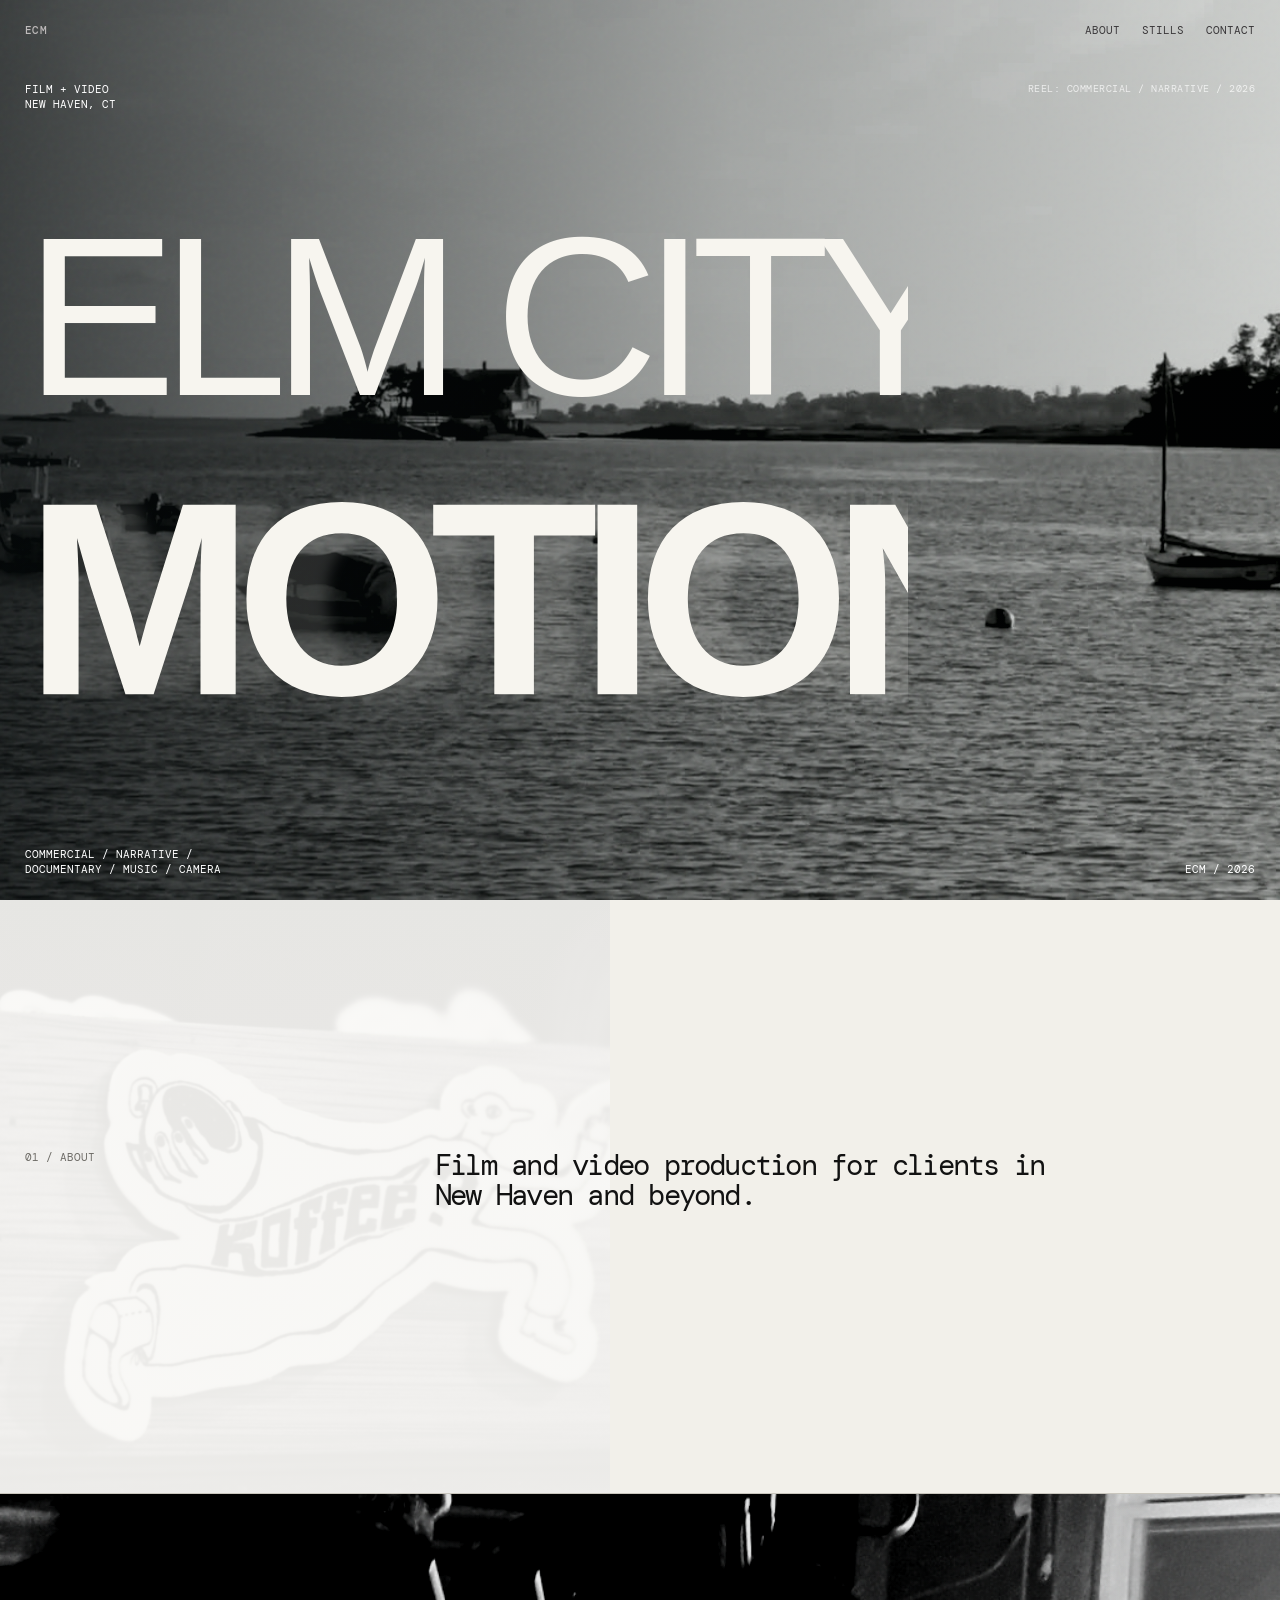
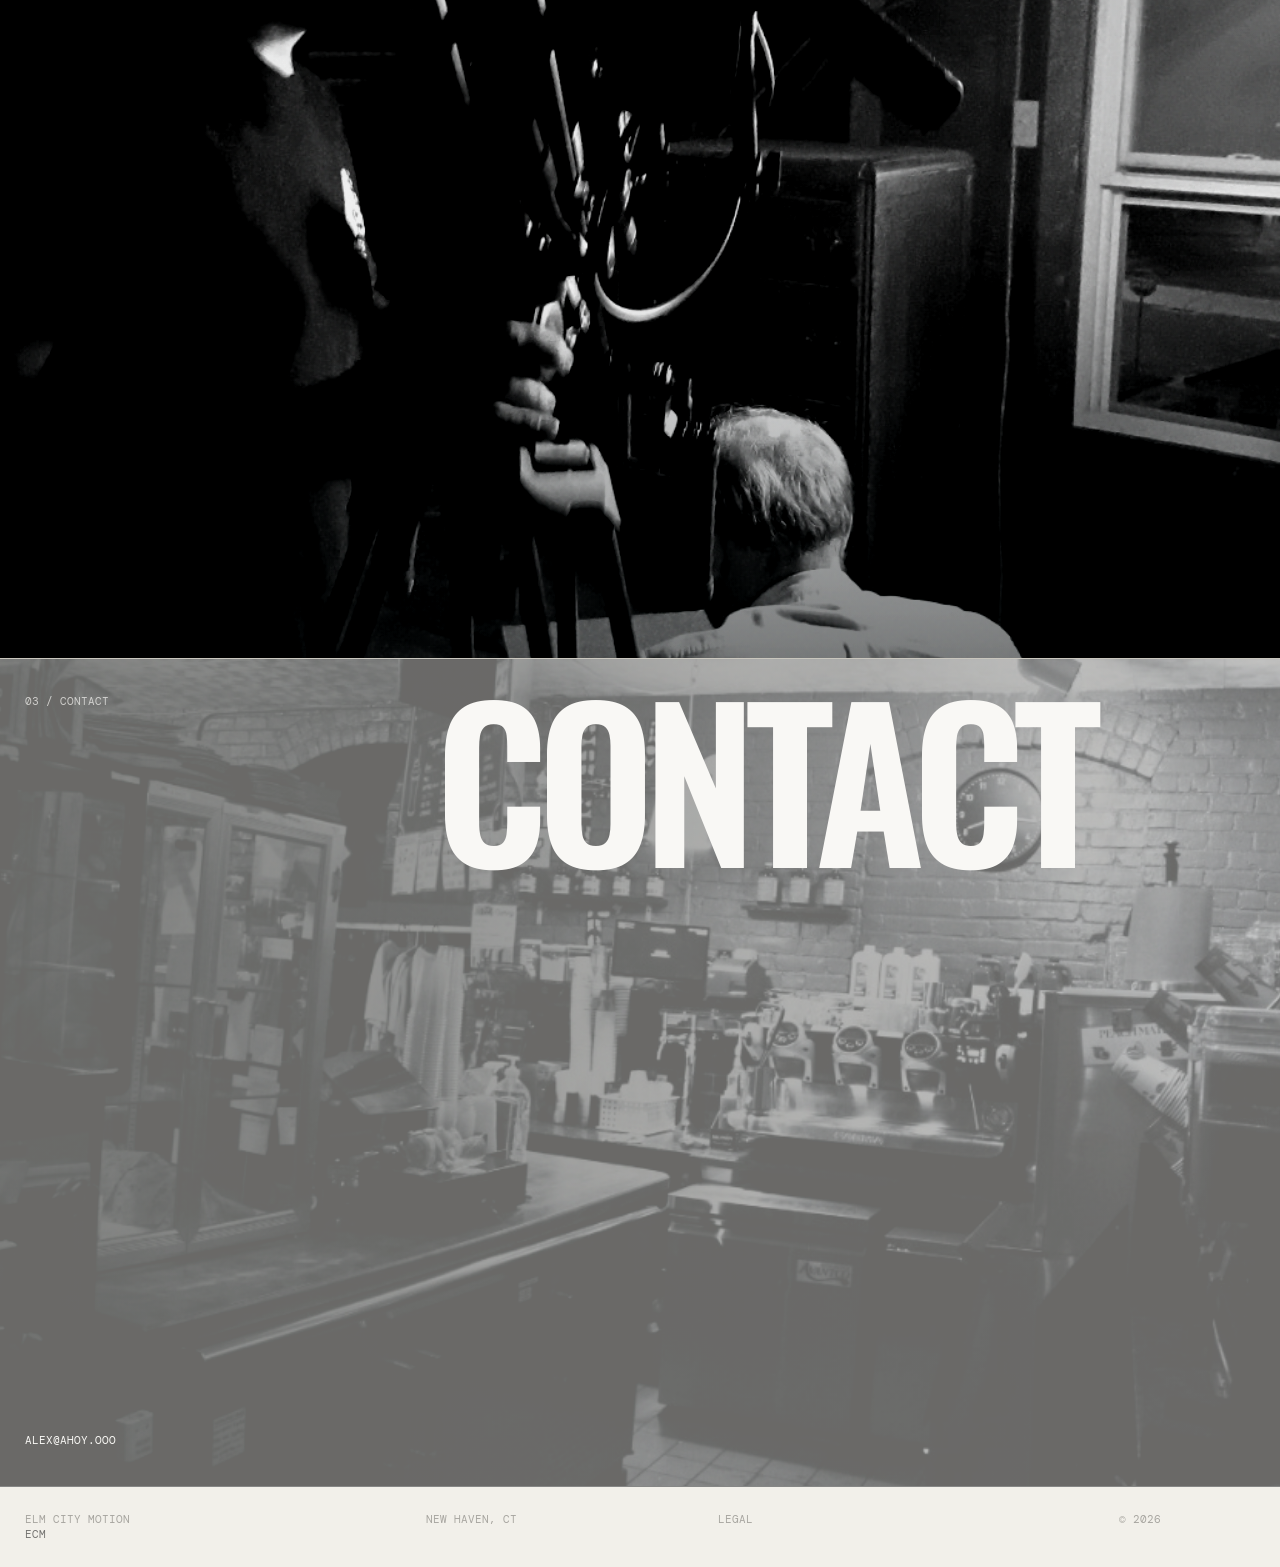
==== commit 66a63984: "Update slogan and streamline stills gallery" ====
--- a/index.html
+++ b/index.html
@@ -3,7 +3,7 @@
   <head>
     <meta charset="UTF-8" />
     <meta name="viewport" content="width=device-width, initial-scale=1.0" />
-    <meta name="description" content="Elm City Motion — film and video studio in New Haven, Connecticut." />
+    <meta name="description" content="Elm City Motion — Film and video production for clients in New Haven and beyond." />
     <title>Elm City Motion — New Haven, CT</title>
     <link rel="preconnect" href="https://fonts.googleapis.com" />
     <link rel="preconnect" href="https://fonts.gstatic.com" crossorigin />
@@ -43,30 +43,18 @@
         <div class="statement-bg" aria-hidden="true"></div>
         <p class="eyebrow">01 / About</p>
         <div>
-          <p>Elm City Motion is a film and video studio in New Haven, Connecticut.</p>
+          <p>Film and video production for clients in New Haven and beyond.</p>
         </div>
       </section>
 
       <section class="stills-section" id="stills" aria-label="Production Stills" data-fade>
-        <div class="stills-header">
-          <p class="eyebrow">02 / Stills</p>
-          <div class="stills-selector-pills" aria-label="Select production photo">
-            <button type="button" class="stills-pill is-active" data-index="0">01 Camera</button>
-            <button type="button" class="stills-pill" data-index="1">02 Counter</button>
-            <button type="button" class="stills-pill" data-index="2">03 Interior</button>
-            <button type="button" class="stills-pill" data-index="3">04 Espresso</button>
-            <button type="button" class="stills-pill" data-index="4">05 Cup</button>
-            <button type="button" class="stills-pill" data-index="5">06 Detail</button>
-          </div>
-          <div class="stills-loc-tag" id="stills-loc-indicator">LOC: Production Set — Cinema Camera Rig &amp; Directing</div>
-        </div>
         <div class="stills-viewer">
-          <div class="stills-bg is-active" style="background-image: linear-gradient(180deg, rgba(6,10,11,.15) 0%, rgba(6,10,11,.1) 50%, rgba(6,10,11,.55) 100%), url('assets/nh-bts-camera.jpg');" data-label="Production Set — Cinema Camera Rig &amp; Directing"></div>
-          <div class="stills-bg" style="background-image: linear-gradient(180deg, rgba(6,10,11,.15) 0%, rgba(6,10,11,.1) 50%, rgba(6,10,11,.55) 100%), url('assets/nh-koffee-counter.jpg');" data-label="Audubon St — Koffee? Counter &amp; Barista Motion"></div>
-          <div class="stills-bg" style="background-image: linear-gradient(180deg, rgba(6,10,11,.15) 0%, rgba(6,10,11,.1) 50%, rgba(6,10,11,.55) 100%), url('assets/nh-koffee-interior.jpg');" data-label="Audubon St — Koffee? Interior &amp; Chandelier"></div>
-          <div class="stills-bg" style="background-image: linear-gradient(180deg, rgba(6,10,11,.15) 0%, rgba(6,10,11,.1) 50%, rgba(6,10,11,.55) 100%), url('assets/nh-koffee-espresso.jpg');" data-label="Audubon St — Koffee? Espresso Bar &amp; Brick Clock"></div>
-          <div class="stills-bg" style="background-image: linear-gradient(180deg, rgba(6,10,11,.15) 0%, rgba(6,10,11,.1) 50%, rgba(6,10,11,.55) 100%), url('assets/nh-koffee-cup.jpg');" data-label="Audubon St — Ceramic Cup &amp; Saucer Still"></div>
-          <div class="stills-bg" style="background-image: linear-gradient(180deg, rgba(6,10,11,.15) 0%, rgba(6,10,11,.1) 50%, rgba(6,10,11,.55) 100%), url('assets/nh-koffee-sticker.jpg');" data-label="Audubon St — Koffee? Illustration &amp; Woodgrain"></div>
+          <div class="stills-bg is-active" style="background-image: linear-gradient(180deg, rgba(6,10,11,.15) 0%, rgba(6,10,11,.1) 50%, rgba(6,10,11,.55) 100%), url('assets/nh-bts-camera.jpg');"></div>
+          <div class="stills-bg" style="background-image: linear-gradient(180deg, rgba(6,10,11,.15) 0%, rgba(6,10,11,.1) 50%, rgba(6,10,11,.55) 100%), url('assets/nh-koffee-counter.jpg');"></div>
+          <div class="stills-bg" style="background-image: linear-gradient(180deg, rgba(6,10,11,.15) 0%, rgba(6,10,11,.1) 50%, rgba(6,10,11,.55) 100%), url('assets/nh-koffee-interior.jpg');"></div>
+          <div class="stills-bg" style="background-image: linear-gradient(180deg, rgba(6,10,11,.15) 0%, rgba(6,10,11,.1) 50%, rgba(6,10,11,.55) 100%), url('assets/nh-koffee-espresso.jpg');"></div>
+          <div class="stills-bg" style="background-image: linear-gradient(180deg, rgba(6,10,11,.15) 0%, rgba(6,10,11,.1) 50%, rgba(6,10,11,.55) 100%), url('assets/nh-koffee-cup.jpg');"></div>
+          <div class="stills-bg" style="background-image: linear-gradient(180deg, rgba(6,10,11,.15) 0%, rgba(6,10,11,.1) 50%, rgba(6,10,11,.55) 100%), url('assets/nh-koffee-sticker.jpg');"></div>
         </div>
       </section>
 
@@ -76,7 +64,7 @@
           <div class="contact-bg" style="background-image: linear-gradient(90deg, rgba(6,10,11,.82) 0%, rgba(6,10,11,.52) 55%, rgba(6,10,11,.32)), url('assets/nh-bts-camera.jpg');"></div>
         </div>
         <p class="eyebrow">03 / Contact</p>
-        <h2 id="contact-heading">Make<br />Something</h2>
+        <h2 id="contact-heading">Contact</h2>
         <div class="contact-details">
           <a href="mailto:alex@ahoy.ooo">alex@ahoy.ooo</a>
         </div>
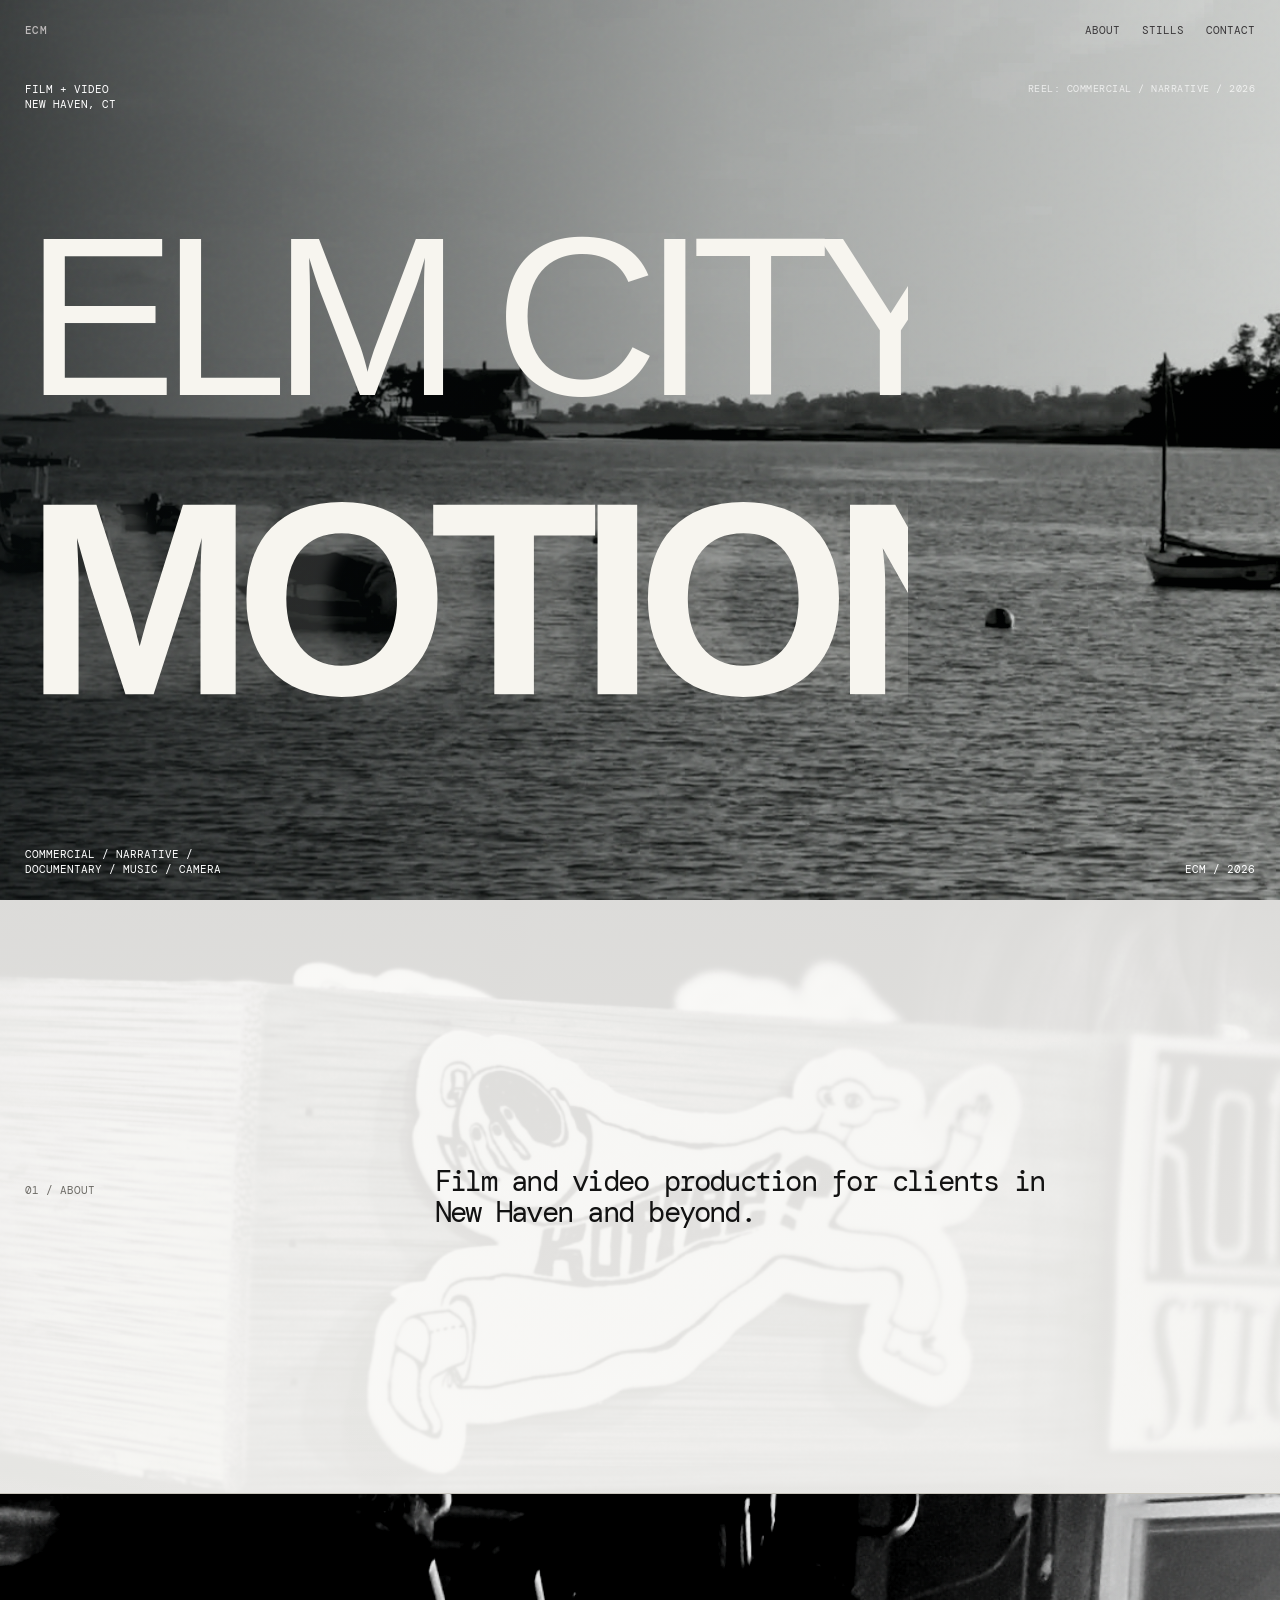
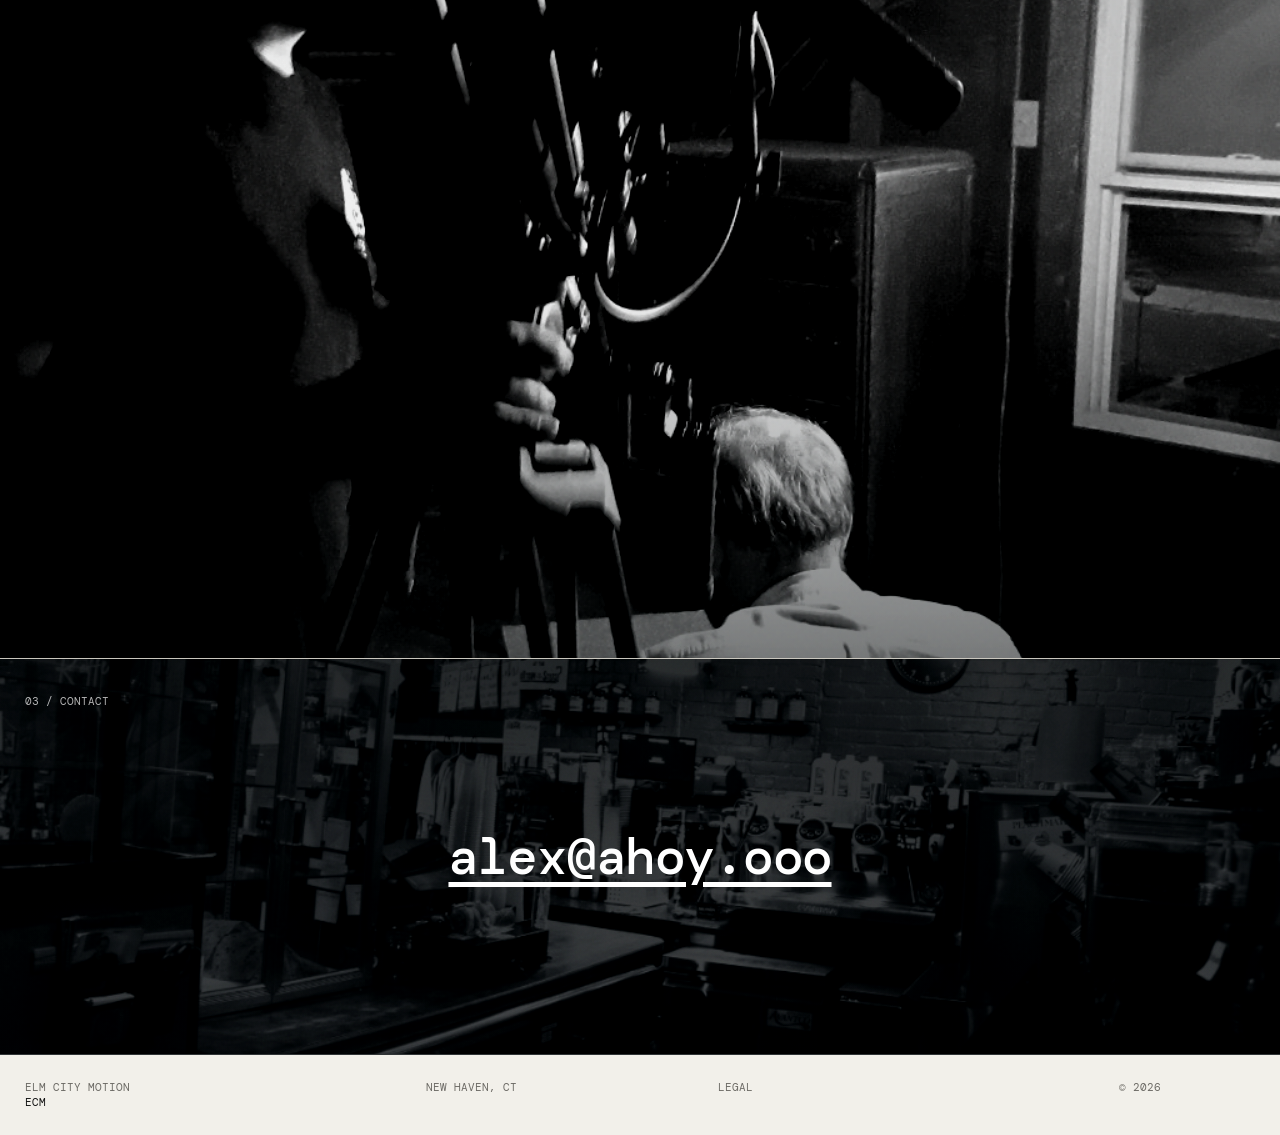
==== commit 9786efbd: "Full-bleed statement background and compact centered contact section" ====
--- a/index.html
+++ b/index.html
@@ -41,9 +41,11 @@
 
       <section class="statement" id="about" data-fade>
         <div class="statement-bg" aria-hidden="true"></div>
-        <p class="eyebrow">01 / About</p>
-        <div>
-          <p>Film and video production for clients in New Haven and beyond.</p>
+        <div class="statement-inner">
+          <p class="eyebrow">01 / About</p>
+          <div class="statement-copy">
+            <p>Film and video production for clients in New Haven and beyond.</p>
+          </div>
         </div>
       </section>
 
@@ -60,14 +62,16 @@
 
       <section class="contact" id="contact" aria-labelledby="contact-heading" data-fade>
         <div class="contact-image" aria-hidden="true">
-          <div class="contact-bg is-active" style="background-image: linear-gradient(90deg, rgba(6,10,11,.82) 0%, rgba(6,10,11,.52) 55%, rgba(6,10,11,.32)), url('assets/nh-koffee-espresso.jpg');"></div>
-          <div class="contact-bg" style="background-image: linear-gradient(90deg, rgba(6,10,11,.82) 0%, rgba(6,10,11,.52) 55%, rgba(6,10,11,.32)), url('assets/nh-bts-camera.jpg');"></div>
+          <div class="contact-bg is-active" style="background-image: linear-gradient(180deg, rgba(6,10,11,.82) 0%, rgba(6,10,11,.72) 100%), url('assets/nh-koffee-espresso.jpg');"></div>
+          <div class="contact-bg" style="background-image: linear-gradient(180deg, rgba(6,10,11,.82) 0%, rgba(6,10,11,.72) 100%), url('assets/nh-bts-camera.jpg');"></div>
         </div>
-        <p class="eyebrow">03 / Contact</p>
-        <h2 id="contact-heading">Contact</h2>
-        <div class="contact-details">
-          <a href="mailto:alex@ahoy.ooo">alex@ahoy.ooo</a>
+        <div class="contact-top">
+          <p class="eyebrow">03 / Contact</p>
         </div>
+        <div class="contact-body">
+          <a class="contact-email" id="contact-heading" href="mailto:alex@ahoy.ooo">alex@ahoy.ooo</a>
+        </div>
+        <div class="contact-bottom" aria-hidden="true"></div>
       </section>
     </main>
 
--- a/styles.css
+++ b/styles.css
@@ -34,34 +34,31 @@
 .loc-pill:hover { background:rgba(255,255,255,0.22); color:#fff; border-color:rgba(255,255,255,0.45); }
 .loc-pill.is-active { background:#fff; color:#121212; border-color:#fff; font-weight:500; }
 .eyebrow { color:var(--muted); margin:0; }
-.statement { position:relative; min-height:66vh; padding:35px 25px; display:grid; grid-template-columns:1fr 2fr; align-content:center; border-bottom:1px solid var(--line); overflow:hidden; }
-.statement-bg { position:absolute; inset:0; background:linear-gradient(rgba(242,240,234,0.92), rgba(242,240,234,0.94)), url("assets/nh-koffee-interior.jpg") center/cover; filter:saturate(0.4) contrast(1.08); pointer-events:none; z-index:0; }
-.statement > *:not(.statement-bg) { position:relative; z-index:1; }
-.statement div { max-width:610px; font-size:clamp(18px,2.3vw,31px); letter-spacing:-.06em; line-height:1.04; text-transform:none; }
+.statement { position:relative; min-height:66vh; padding:35px 25px; display:flex; align-items:center; border-bottom:1px solid var(--line); overflow:hidden; }
+.statement-bg { position:absolute; inset:0; width:100%; height:100%; background:linear-gradient(rgba(242,240,234,0.88), rgba(242,240,234,0.92)), url("assets/nh-koffee-interior.jpg") center/cover; filter:saturate(0.4) contrast(1.08); pointer-events:none; z-index:0; }
+.statement-inner { position:relative; z-index:1; width:100%; display:grid; grid-template-columns:1fr 2fr; align-items:center; }
+.statement-copy { max-width:610px; font-size:clamp(18px,2.3vw,31px); letter-spacing:-.06em; line-height:1.04; text-transform:none; }
 .statement p { margin:0 0 1.1em; }
+.statement-copy p { margin:0; }
 .statement .eyebrow { font-size:11px; text-transform:uppercase; letter-spacing:0; }
 .stills-section { position:relative; min-height:85vh; display:flex; flex-direction:column; background:#0e1113; color:white; border-bottom:1px solid var(--line); overflow:hidden; }
-.stills-header { position:relative; z-index:2; display:flex; justify-content:space-between; align-items:center; padding:22px 25px; background:rgba(10,12,14,0.72); backdrop-filter:blur(10px); -webkit-backdrop-filter:blur(10px); border-bottom:1px solid rgba(255,255,255,0.1); flex-wrap:wrap; gap:12px; }
-.stills-selector-pills { display:flex; gap:6px; flex-wrap:wrap; }
-.stills-pill { background:rgba(255,255,255,0.12); color:rgba(255,255,255,0.75); border:1px solid rgba(255,255,255,0.25); font-family:inherit; font-size:9px; padding:4px 9px; border-radius:2px; cursor:pointer; text-transform:uppercase; letter-spacing:.04em; transition:all .2s ease; }
-.stills-pill:hover { background:rgba(255,255,255,0.22); color:#fff; border-color:rgba(255,255,255,0.45); }
-.stills-pill.is-active { background:#fff; color:#121212; border-color:#fff; font-weight:500; }
-.stills-loc-tag { font-size:10px; color:rgba(255,255,255,0.72); letter-spacing:.05em; transition:opacity .3s ease; }
 .stills-viewer { position:relative; flex:1; min-height:550px; overflow:hidden; }
 .stills-bg { position:absolute; inset:0; background-position:center; background-size:cover; filter:saturate(.85) contrast(1.12); opacity:0; transition:opacity .9s cubic-bezier(0.4, 0, 0.2, 1), transform 9s cubic-bezier(0.2, 0.8, 0.2, 1); transform:scale(1.03); pointer-events:none; }
 .stills-bg.is-active { opacity:1; transform:scale(1); }
 .stills-section::after { content:""; position:absolute; inset:0; opacity:.25; pointer-events:none; background-image:url("data:image/svg+xml,%3Csvg viewBox='0 0 170 170' xmlns='http://www.w3.org/2000/svg'%3E%3Cfilter id='n'%3E%3CfeTurbulence type='fractalNoise' baseFrequency='.95' numOctaves='3' stitchTiles='stitch'/%3E%3C/filter%3E%3Crect width='100%25' height='100%25' filter='url(%23n)' opacity='.35'/%3E%3C/svg%3E"); mix-blend-mode:soft-light; }
 
-.contact { position:relative; min-height:92vh; background:#14191b; color:white; padding:35px 25px; display:grid; grid-template-columns:1fr 2fr; grid-template-rows:auto 1fr; overflow:hidden; border-bottom:1px solid rgba(255,255,255,0.12); }
-.contact-image { position:absolute; inset:0; }
-.contact-bg { position:absolute; inset:0; background-position:center; background-size:cover; filter:saturate(.78) contrast(1.12); opacity:0; transition:opacity 1s cubic-bezier(0.4, 0, 0.2, 1), transform 9s cubic-bezier(0.2, 0.8, 0.2, 1); transform:scale(1.04); pointer-events:none; }
+.contact { position:relative; min-height:44vh; background:#14191b; color:white; padding:35px 25px; display:flex; flex-direction:column; justify-content:space-between; overflow:hidden; border-bottom:1px solid rgba(255,255,255,0.12); }
+.contact-image { position:absolute; inset:0; width:100%; height:100%; }
+.contact-bg { position:absolute; inset:0; width:100%; height:100%; background-position:center; background-size:cover; filter:saturate(.78) contrast(1.12); opacity:0; transition:opacity 1s cubic-bezier(0.4, 0, 0.2, 1), transform 9s cubic-bezier(0.2, 0.8, 0.2, 1); transform:scale(1.04); pointer-events:none; }
 .contact-bg.is-active { opacity:1; transform:scale(1); }
 .contact::after { content:""; position:absolute; inset:0; opacity:.28; pointer-events:none; background-image:url("data:image/svg+xml,%3Csvg viewBox='0 0 170 170' xmlns='http://www.w3.org/2000/svg'%3E%3Cfilter id='n'%3E%3CfeTurbulence type='fractalNoise' baseFrequency='.95' numOctaves='3' stitchTiles='stitch'/%3E%3C/filter%3E%3Crect width='100%25' height='100%25' filter='url(%23n)' opacity='.35'/%3E%3C/svg%3E"); mix-blend-mode:soft-light; }
 .contact > *:not(.contact-image) { position:relative; z-index:1; }
 .contact .eyebrow { color:rgba(255,255,255,0.7); }
-.contact h2 { font-size:clamp(95px,16vw,250px); align-self:center; }
-.contact-details { align-self:end; display:grid; grid-template-columns:1fr 1fr; gap:16px 25px; padding-bottom:3px; }
-.contact-details p { margin:0; }
+.contact-top { width:100%; }
+.contact-body { flex:1; display:flex; justify-content:center; align-items:center; text-align:center; padding:24px 0; }
+.contact-email { font-family:"DM Mono", monospace; font-size:clamp(22px, 4vw, 52px); font-weight:500; letter-spacing:-.03em; color:#fff; text-decoration:underline; text-underline-offset:8px; text-transform:lowercase; transition:opacity .2s ease, transform .2s ease; display:inline-block; }
+.contact-email:hover { opacity:.75; transform:scale(1.02); }
+.contact-bottom { width:100%; height:14px; }
 footer { display:grid; grid-template-columns:1.4fr 1fr 1.4fr .5fr; gap:20px; padding:25px; color:var(--muted); }
 footer p { margin:0; } footer span, footer a:hover { color:var(--ink); }
 .legal-page { min-height:calc(100vh - 105px); padding:13vh 25px 80px; }
@@ -69,4 +66,4 @@
 .legal-copy { max-width:570px; margin-left:33.333%; font-size:clamp(16px,1.5vw,22px); line-height:1.14; letter-spacing:-.055em; text-transform:none; }
 .legal-copy p { margin:0 0 1.15em; }
 .legal-copy a { text-decoration:underline; text-underline-offset:4px; }
-@media (max-width:700px) { .site-header { padding:17px; } nav { gap:13px; font-size:9px; }.hero { min-height:100svh; padding:76px 17px 17px; }.hero-top-bar { flex-direction:column; gap:6px; }.hero-bg { background-position:62% center; }.hero-meta { font-size:9px; }.hero-loc-indicator { font-size:9px; }.wordmark { width:min(92vw,400px); }.hero-bottom { flex-direction:column; align-items:flex-start; font-size:8px; line-height:1.5; gap:16px; }.hero-bottom p:first-child { max-width:220px; }.hero-bg-selector { align-items:flex-start; width:100%; }.bg-selector-pills { justify-content:flex-start; }.loc-pill { font-size:8px; padding:3px 7px; }.statement,.contact { grid-template-columns:1fr; gap:44px; padding:17px; }.statement { min-height:61vh; }.statement div { font-size:clamp(21px,6.4vw,29px); }.stills-section { min-height:70vh; }.stills-header { flex-direction:column; align-items:flex-start; gap:10px; padding:17px; }.stills-viewer { min-height:420px; }.contact { min-height:78vh; }.contact h2 { align-self:start; font-size:clamp(83px,21vw,96px); }.contact-details { grid-template-columns:1fr; gap:17px; }.contact-details a { font-size:12px; } footer { grid-template-columns:1fr 1fr; padding:17px; gap:20px; }.legal-page { padding:70px 17px 55px; }.legal-page h1 { margin:42px 0 65px; }.legal-copy { margin-left:0; } }
+@media (max-width:700px) { .site-header { padding:17px; } nav { gap:13px; font-size:9px; }.hero { min-height:100svh; padding:76px 17px 17px; }.hero-top-bar { flex-direction:column; gap:6px; }.hero-bg { background-position:62% center; }.hero-meta { font-size:9px; }.hero-loc-indicator { font-size:9px; }.wordmark { width:min(92vw,400px); }.hero-bottom { flex-direction:column; align-items:flex-start; font-size:8px; line-height:1.5; gap:16px; }.hero-bottom p:first-child { max-width:220px; }.hero-bg-selector { align-items:flex-start; width:100%; }.bg-selector-pills { justify-content:flex-start; }.loc-pill { font-size:8px; padding:3px 7px; }.statement { min-height:55vh; padding:25px 17px; }.statement-inner { grid-template-columns:1fr; gap:28px; }.statement-copy { font-size:clamp(21px,6.4vw,29px); }.stills-section { min-height:70vh; }.stills-viewer { min-height:420px; }.contact { min-height:36vh; padding:25px 17px; }.contact-email { font-size:clamp(18px, 6vw, 32px); } footer { grid-template-columns:1fr 1fr; padding:17px; gap:20px; }.legal-page { padding:70px 17px 55px; }.legal-page h1 { margin:42px 0 65px; }.legal-copy { margin-left:0; } }
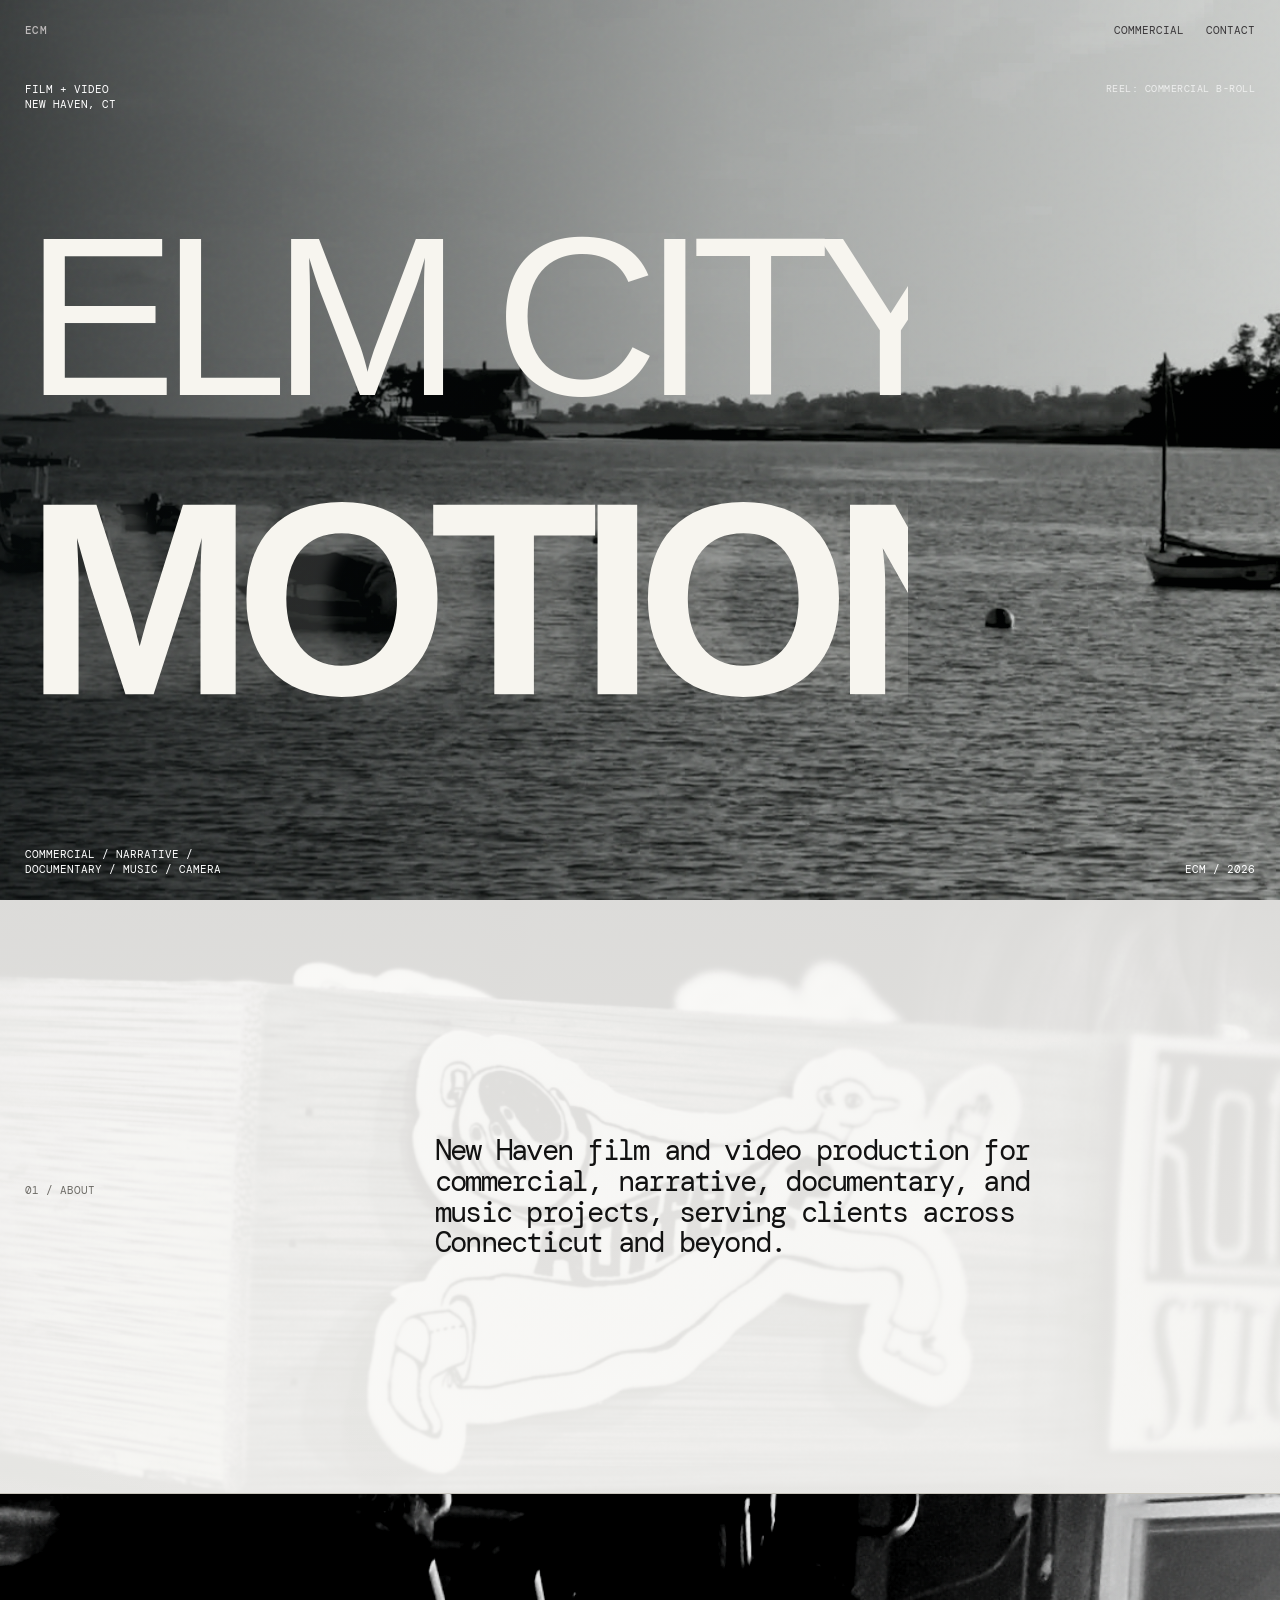
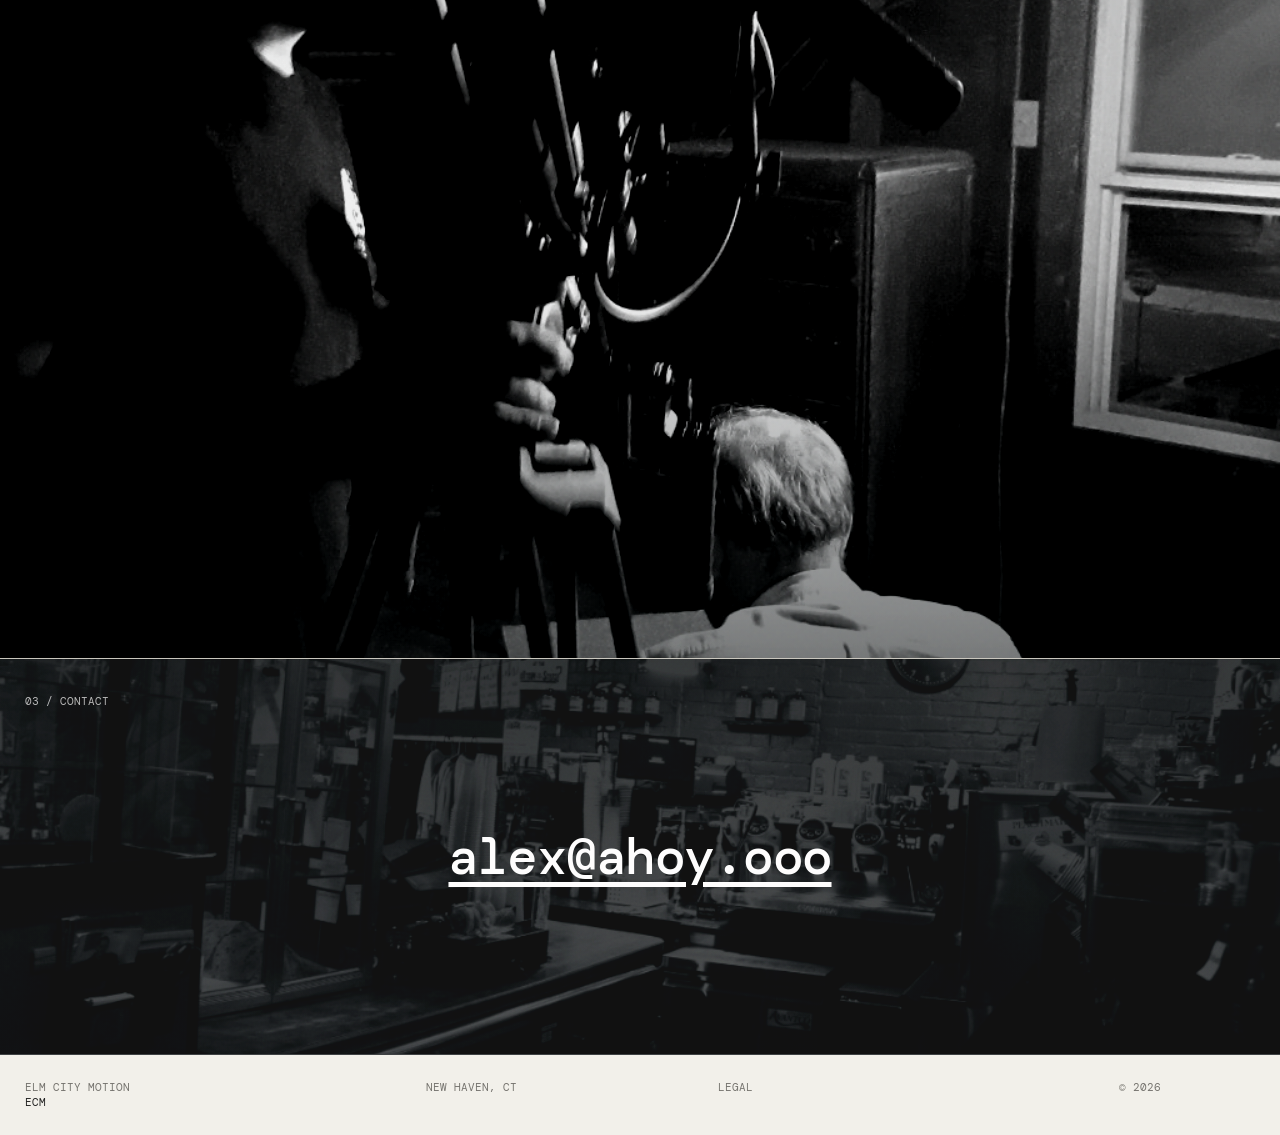
==== commit 8cf28c70: "Improve Elm City Motion search visibility" ====
--- a/index.html
+++ b/index.html
@@ -3,8 +3,47 @@
   <head>
     <meta charset="UTF-8" />
     <meta name="viewport" content="width=device-width, initial-scale=1.0" />
-    <meta name="description" content="Elm City Motion — Film and video production for clients in New Haven and beyond." />
-    <title>Elm City Motion — New Haven, CT</title>
+    <meta name="description" content="Elm City Motion is a New Haven, Connecticut film and video production studio creating commercial, narrative, documentary, and music films for clients across Connecticut and beyond." />
+    <meta name="theme-color" content="#080808" />
+    <link rel="canonical" href="https://www.elmcitymotion.com/" />
+    <meta property="og:type" content="website" />
+    <meta property="og:site_name" content="Elm City Motion" />
+    <meta property="og:title" content="New Haven Film &amp; Video Production | Elm City Motion" />
+    <meta property="og:description" content="New Haven film and video production for commercial, narrative, documentary, and music projects." />
+    <meta property="og:url" content="https://www.elmcitymotion.com/" />
+    <meta property="og:image" content="https://www.elmcitymotion.com/assets/ecm-commercial-reel-poster.jpg" />
+    <meta name="twitter:card" content="summary_large_image" />
+    <title>New Haven Film &amp; Video Production | Elm City Motion</title>
+    <script type="application/ld+json">
+      {
+        "@context": "https://schema.org",
+        "@graph": [
+          {
+            "@type": "WebSite",
+            "@id": "https://www.elmcitymotion.com/#website",
+            "url": "https://www.elmcitymotion.com/",
+            "name": "Elm City Motion",
+            "alternateName": "ECM",
+            "inLanguage": "en-US",
+            "publisher": { "@id": "https://www.elmcitymotion.com/#organization" }
+          },
+          {
+            "@type": "Organization",
+            "@id": "https://www.elmcitymotion.com/#organization",
+            "name": "Elm City Motion",
+            "alternateName": "ECM",
+            "url": "https://www.elmcitymotion.com/",
+            "logo": "https://www.elmcitymotion.com/assets/ecm-wordmark-print.svg",
+            "email": "alex@ahoy.ooo",
+            "description": "New Haven, Connecticut film and video production studio creating commercial, narrative, documentary, and music films.",
+            "areaServed": [
+              { "@type": "City", "name": "New Haven" },
+              { "@type": "AdministrativeArea", "name": "Connecticut" }
+            ]
+          }
+        ]
+      }
+    </script>
     <link rel="preconnect" href="https://fonts.googleapis.com" />
     <link rel="preconnect" href="https://fonts.gstatic.com" crossorigin />
     <link href="https://fonts.googleapis.com/css2?family=DM+Mono:wght@400;500&family=Oswald:wght@500;600;700&display=swap" rel="stylesheet" />
@@ -14,8 +53,7 @@
     <header class="site-header">
       <a class="monogram" href="#top" aria-label="Elm City Motion home">ECM</a>
       <nav aria-label="Primary navigation">
-        <a href="#about">About</a>
-        <a href="#stills">Stills</a>
+        <a href="reel.html">Commercial</a>
         <a href="#contact">Contact</a>
       </nav>
     </header>
@@ -30,7 +68,7 @@
         </div>
         <div class="hero-top-bar">
           <p class="hero-meta hero-meta--top">Film + Video<br />New Haven, CT</p>
-          <div class="hero-loc-indicator" id="hero-loc-tag">Reel: Commercial / Narrative / 2026</div>
+          <div class="hero-loc-indicator" id="hero-loc-tag">Reel: Commercial B-Roll</div>
         </div>
         <h1 id="site-title" class="wordmark"><img src="assets/ecm-wordmark.svg" alt="Elm City Motion" /></h1>
         <div class="hero-bottom">
@@ -44,7 +82,7 @@
         <div class="statement-inner">
           <p class="eyebrow">01 / About</p>
           <div class="statement-copy">
-            <p>Film and video production for clients in New Haven and beyond.</p>
+            <p>New Haven film and video production for commercial, narrative, documentary, and music projects, serving clients across Connecticut and beyond.</p>
           </div>
         </div>
       </section>
--- a/styles.css
+++ b/styles.css
@@ -66,4 +66,51 @@
 .legal-copy { max-width:570px; margin-left:33.333%; font-size:clamp(16px,1.5vw,22px); line-height:1.14; letter-spacing:-.055em; text-transform:none; }
 .legal-copy p { margin:0 0 1.15em; }
 .legal-copy a { text-decoration:underline; text-underline-offset:4px; }
+.reel-page { min-height:100vh; overflow:hidden; background:#080808; color:#fff; }
+.reel-screen { position:relative; isolation:isolate; min-height:100svh; display:flex; flex-direction:column; justify-content:space-between; padding:27px 30px 22px; overflow:hidden; background:#080808; }
+.reel-backdrop { position:absolute; z-index:-2; inset:-5%; width:110%; height:110%; object-fit:cover; filter:grayscale(1) blur(22px) brightness(.28); transform:scale(1.04); }
+.reel-wash { position:absolute; z-index:-1; inset:0; background:radial-gradient(ellipse at center,rgba(0,0,0,.16),rgba(0,0,0,.65)),linear-gradient(180deg,rgba(0,0,0,.28),transparent 24%,transparent 72%,rgba(0,0,0,.42)); }
+.reel-header,.reel-footer { display:flex; align-items:center; justify-content:space-between; position:relative; z-index:2; }
+.reel-back { color:rgba(255,255,255,.74); font-size:10px; letter-spacing:.08em; transition:color .2s ease; }
+.reel-back span { margin-right:9px; font-size:15px; vertical-align:-1px; }
+.reel-back:hover,.reel-footer a:hover { color:#fff; }
+.reel-watermark { font-family:Oswald,Impact,sans-serif; font-size:30px; font-weight:600; letter-spacing:-.07em; line-height:1; text-shadow:0 1px 18px rgba(255,255,255,.2); }
+.reel-watermark span { font:8px "DM Mono",monospace; vertical-align:top; margin-left:3px; letter-spacing:0; }
+.reel-stage { width:min(1100px, 86vw); margin:auto; padding:42px 0; }
+.reel-heading,.reel-caption { display:flex; justify-content:space-between; gap:20px; color:rgba(255,255,255,.66); font-size:9px; letter-spacing:.1em; }
+.reel-heading { margin-bottom:13px; }
+.reel-caption { margin-top:13px; }
+.reel-frame { position:relative; overflow:hidden; background:#101010; box-shadow:0 25px 110px rgba(0,0,0,.65); }
+.reel-feature { display:block; width:100%; height:auto; max-height:70svh; aspect-ratio:1920 / 804; object-fit:contain; background:#050505; filter:grayscale(1) contrast(1.04); cursor:pointer; }
+.reel-frame:fullscreen { display:grid; place-items:center; background:#050505; }
+.reel-frame:fullscreen .reel-feature { width:100%; height:100%; max-height:none; aspect-ratio:auto; object-fit:contain; }
+.reel-center-play { position:absolute; left:50%; top:50%; transform:translate(-50%,-50%); width:66px; height:66px; display:grid; place-items:center; padding:0 0 0 4px; color:#fff; border:1px solid rgba(255,255,255,.6); border-radius:50%; background:rgba(255,255,255,.12); backdrop-filter:blur(14px) saturate(140%); -webkit-backdrop-filter:blur(14px) saturate(140%); box-shadow:inset 0 1px rgba(255,255,255,.18),0 8px 30px rgba(0,0,0,.18); font:17px "DM Mono",monospace; cursor:pointer; transition:opacity .3s ease, background .2s ease, transform .2s ease; }
+.reel-center-play:hover { background:rgba(255,255,255,.22); transform:translate(-50%,-50%) scale(1.05); }
+.reel-center-play:focus-visible,.reel-control-button:focus-visible,.reel-seek:focus-visible { outline:1px solid #fff; outline-offset:3px; }
+.reel-frame.is-playing .reel-center-play { opacity:0; pointer-events:none; }
+.reel-controls { position:absolute; left:14px; right:14px; bottom:13px; display:grid; grid-template-columns:30px minmax(40px,1fr) 30px 30px; align-items:center; gap:10px; min-height:42px; padding:0 11px; color:#fff; border:1px solid rgba(255,255,255,.2); border-radius:7px; background:rgba(20,20,20,.28); backdrop-filter:blur(18px) saturate(135%); -webkit-backdrop-filter:blur(18px) saturate(135%); box-shadow:inset 0 1px rgba(255,255,255,.1),0 5px 22px rgba(0,0,0,.14); opacity:.78; transition:opacity .25s ease, background .25s ease; }
+.reel-frame:hover .reel-controls,.reel-frame:focus-within .reel-controls { opacity:1; background:rgba(20,20,20,.38); }
+.reel-control-button { display:grid; place-items:center; width:28px; height:28px; padding:0; color:rgba(255,255,255,.88); border:0; border-radius:50%; background:transparent; font:12px "DM Mono",monospace; cursor:pointer; transition:color .2s ease,background .2s ease; }
+.reel-control-button:hover { color:#fff; background:rgba(255,255,255,.14); }
+.reel-seek { width:100%; height:24px; margin:0; padding:0 2px; appearance:none; -webkit-appearance:none; background:transparent; cursor:grab; }
+.reel-seek:active { cursor:grabbing; }
+.reel-seek::-webkit-slider-runnable-track { height:3px; border-radius:9px; background:linear-gradient(90deg,#fff 0%,#d8d8d8 var(--progress,0%),rgba(255,255,255,.22) var(--progress,0%),rgba(255,255,255,.22) 100%); box-shadow:0 0 8px rgba(255,255,255,.14); }
+.reel-seek::-moz-range-track { height:3px; border-radius:9px; background:rgba(255,255,255,.22); box-shadow:0 0 8px rgba(255,255,255,.14); }
+.reel-seek::-moz-range-progress { height:3px; border-radius:9px; background:linear-gradient(90deg,#fff,#d8d8d8); box-shadow:0 0 8px rgba(255,255,255,.38); }
+.reel-seek::-webkit-slider-thumb { width:15px; height:15px; margin-top:-6px; appearance:none; -webkit-appearance:none; border:1px solid rgba(255,255,255,.98); border-radius:50%; background:radial-gradient(circle at 34% 28%,#fff 0 24%,rgba(255,255,255,.94) 27% 51%,rgba(255,255,255,.55) 72%); box-shadow:0 0 0 4px rgba(255,255,255,.2),0 0 15px rgba(255,255,255,.88),inset 0 1px 2px rgba(255,255,255,.8); transition:transform .2s cubic-bezier(.2,.8,.2,1),box-shadow .2s ease; }
+.reel-seek::-moz-range-thumb { width:15px; height:15px; border:1px solid rgba(255,255,255,.98); border-radius:50%; background:radial-gradient(circle at 34% 28%,#fff 0 24%,rgba(255,255,255,.94) 27% 51%,rgba(255,255,255,.55) 72%); box-shadow:0 0 0 4px rgba(255,255,255,.2),0 0 15px rgba(255,255,255,.88),inset 0 1px 2px rgba(255,255,255,.8); transition:transform .2s cubic-bezier(.2,.8,.2,1),box-shadow .2s ease; }
+.reel-seek:hover::-webkit-slider-thumb,.reel-seek:focus-visible::-webkit-slider-thumb { transform:scale(1.35); box-shadow:0 0 0 5px rgba(255,255,255,.13),0 0 18px rgba(255,255,255,.7); }
+.reel-seek:hover::-moz-range-thumb,.reel-seek:focus-visible::-moz-range-thumb { transform:scale(1.35); box-shadow:0 0 0 5px rgba(255,255,255,.13),0 0 18px rgba(255,255,255,.7); }
+.reel-footer { color:rgba(255,255,255,.52); font-size:9px; letter-spacing:.08em; }
+.reel-footer a { color:rgba(255,255,255,.82); transition:color .2s ease; }
+@media (max-width:700px) {
+  .reel-screen { padding:18px 17px 17px; }
+  .reel-stage { width:100%; padding:30px 0; }
+  .reel-heading,.reel-caption { font-size:8px; letter-spacing:.06em; }
+  .reel-feature { max-height:62svh; }
+  .reel-watermark { font-size:27px; }
+  .reel-center-play { width:54px; height:54px; font-size:15px; }
+  .reel-controls { left:7px; right:7px; bottom:7px; min-height:38px; grid-template-columns:26px minmax(25px,1fr) 26px 26px; gap:5px; padding:0 7px; }
+  .reel-control-button { width:25px; height:25px; }
+}
 @media (max-width:700px) { .site-header { padding:17px; } nav { gap:13px; font-size:9px; }.hero { min-height:100svh; padding:76px 17px 17px; }.hero-top-bar { flex-direction:column; gap:6px; }.hero-bg { background-position:62% center; }.hero-meta { font-size:9px; }.hero-loc-indicator { font-size:9px; }.wordmark { width:min(92vw,400px); }.hero-bottom { flex-direction:column; align-items:flex-start; font-size:8px; line-height:1.5; gap:16px; }.hero-bottom p:first-child { max-width:220px; }.hero-bg-selector { align-items:flex-start; width:100%; }.bg-selector-pills { justify-content:flex-start; }.loc-pill { font-size:8px; padding:3px 7px; }.statement { min-height:55vh; padding:25px 17px; }.statement-inner { grid-template-columns:1fr; gap:28px; }.statement-copy { font-size:clamp(21px,6.4vw,29px); }.stills-section { min-height:70vh; }.stills-viewer { min-height:420px; }.contact { min-height:36vh; padding:25px 17px; }.contact-email { font-size:clamp(18px, 6vw, 32px); } footer { grid-template-columns:1fr 1fr; padding:17px; gap:20px; }.legal-page { padding:70px 17px 55px; }.legal-page h1 { margin:42px 0 65px; }.legal-copy { margin-left:0; } }
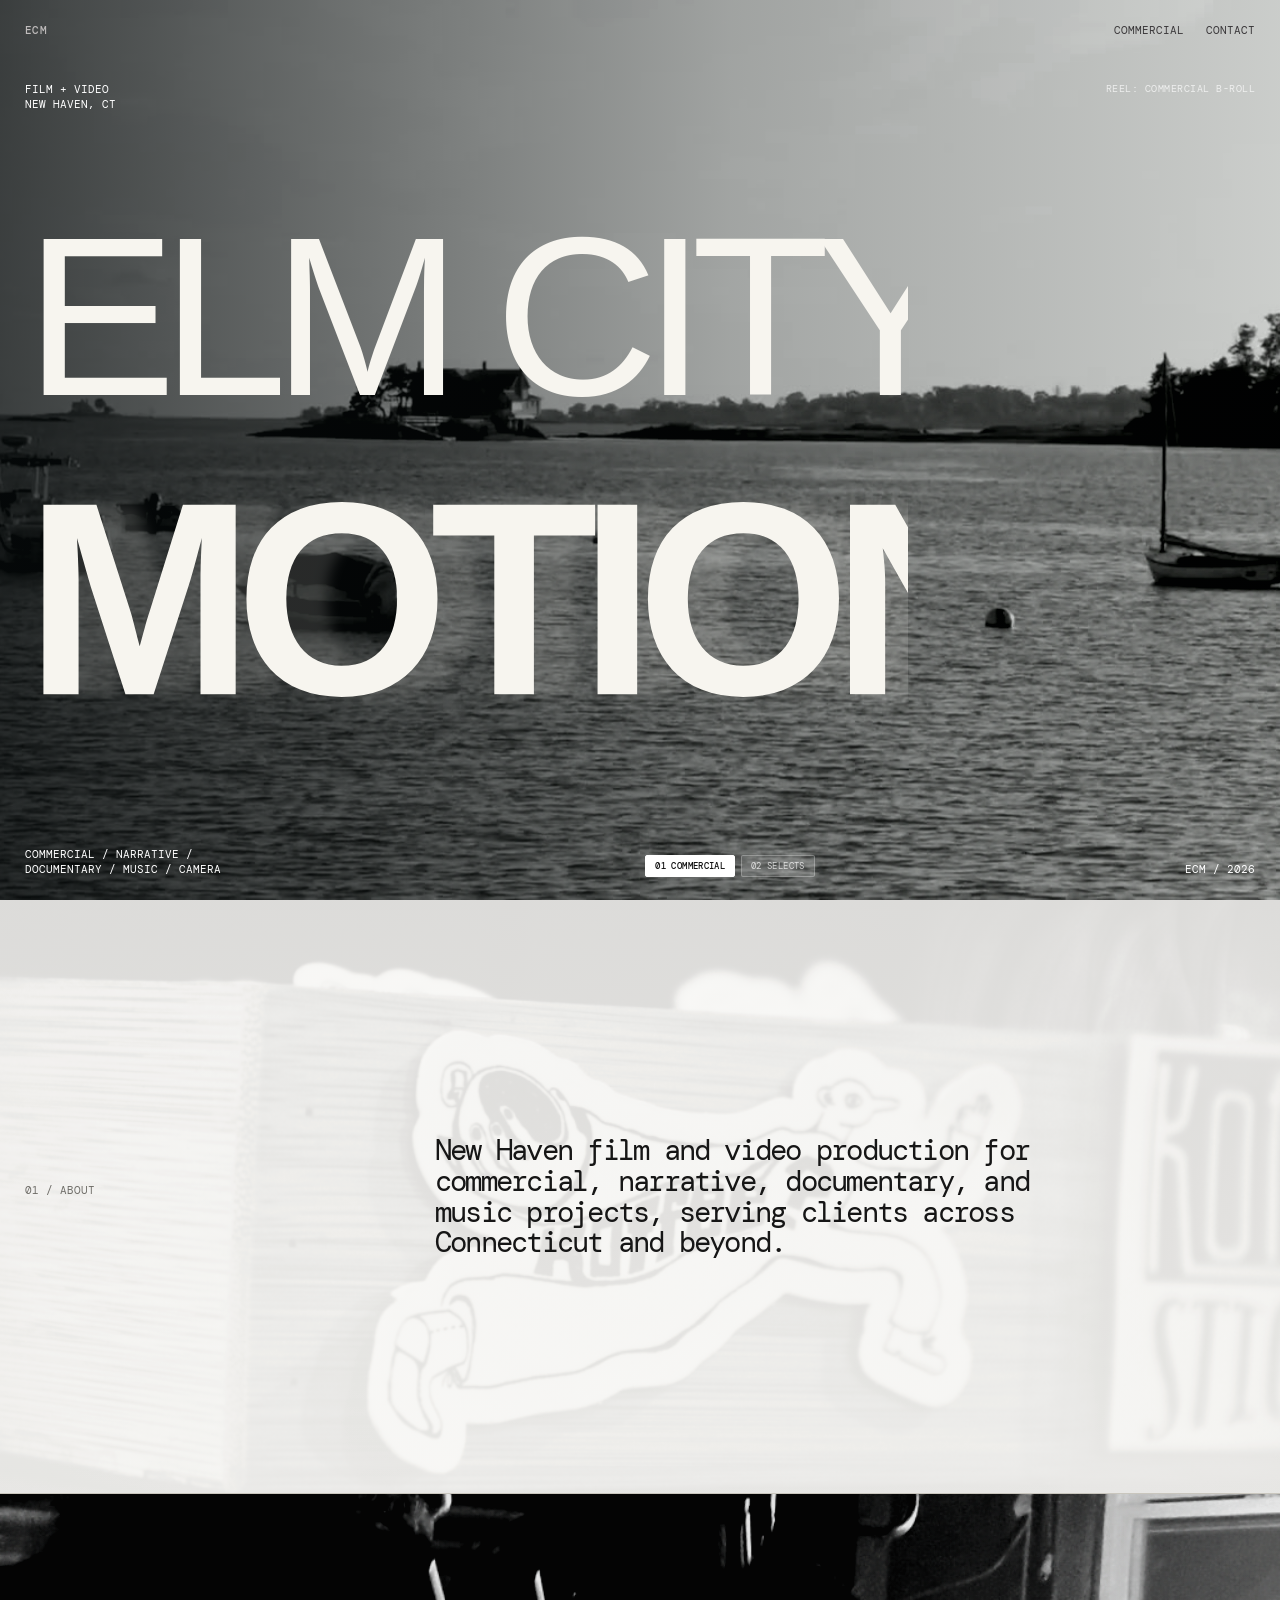
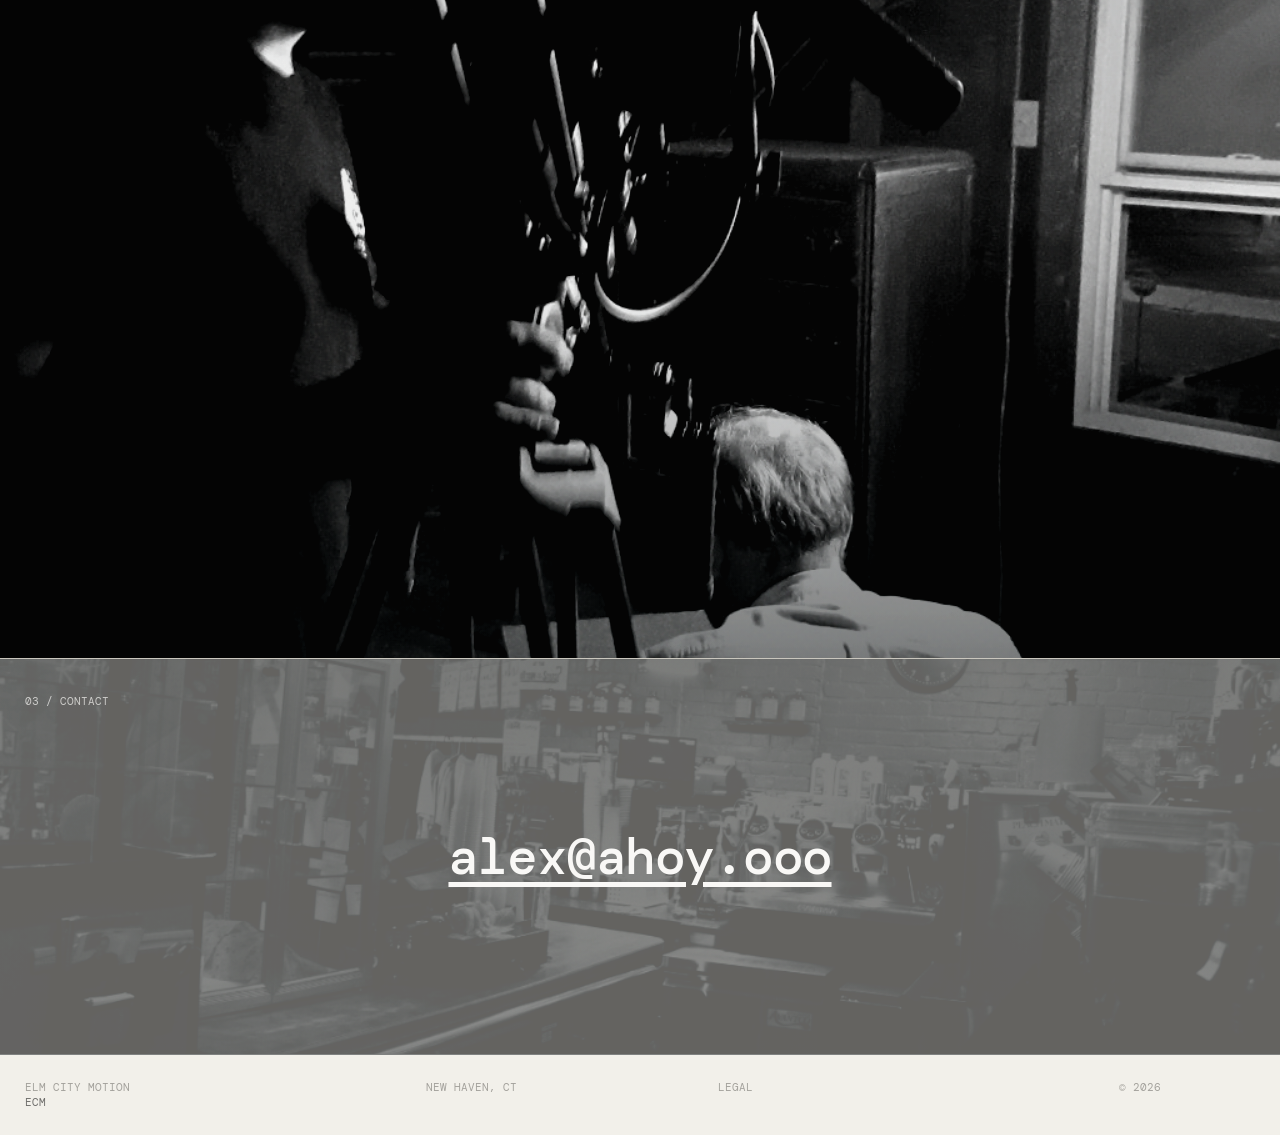
==== commit 66855fff: "Add black-and-white selects reel to homepage hero video rotation" ====
--- a/index.html
+++ b/index.html
@@ -61,9 +61,16 @@
     <main id="top">
       <section class="hero" aria-labelledby="site-title">
         <div class="hero-image" role="img" aria-label="Elm City Motion Showreel">
-          <video class="hero-video-element" autoplay muted loop playsinline poster="assets/ecm-commercial-reel-poster.jpg">
-            <source src="assets/ecm-commercial-reel.mp4" type="video/mp4" />
-          </video>
+          <div class="hero-video-layer is-active" data-label="Reel: Commercial B-Roll">
+            <video class="hero-video-element" autoplay muted loop playsinline poster="assets/ecm-commercial-reel-poster.jpg">
+              <source src="assets/ecm-commercial-reel.mp4" type="video/mp4" />
+            </video>
+          </div>
+          <div class="hero-video-layer" data-label="Reel: Selects &amp; Rough Cuts">
+            <video class="hero-video-element" muted loop playsinline preload="auto" poster="assets/ecm-selects-reel-poster.jpg">
+              <source src="assets/ecm-selects-reel.mp4" type="video/mp4" />
+            </video>
+          </div>
           <div class="hero-video-overlay"></div>
         </div>
         <div class="hero-top-bar">
@@ -73,6 +80,12 @@
         <h1 id="site-title" class="wordmark"><img src="assets/ecm-wordmark.svg" alt="Elm City Motion" /></h1>
         <div class="hero-bottom">
           <p>Commercial / Narrative / Documentary / Music / Camera</p>
+          <div class="hero-bg-selector" aria-label="Select reel">
+            <div class="bg-selector-pills">
+              <button type="button" class="loc-pill hero-reel-pill is-active" data-index="0">01 Commercial</button>
+              <button type="button" class="loc-pill hero-reel-pill" data-index="1">02 Selects</button>
+            </div>
+          </div>
           <p>ECM / 2026</p>
         </div>
       </section>
--- a/styles.css
+++ b/styles.css
@@ -10,11 +10,13 @@
 nav a:hover, .project a:hover, .contact a:hover { text-decoration:underline; text-underline-offset:4px; }
 .hero { height:100svh; min-height:650px; position:relative; display:grid; grid-template-rows:auto 1fr auto; padding:82px 25px 23px; overflow:hidden; background:#14191b; color:white; }
 .hero-image { position:absolute; inset:0; }
+.hero-video-layer { position:absolute; inset:0; opacity:0; transition:opacity 1.2s cubic-bezier(0.4, 0, 0.2, 1); pointer-events:none; }
+.hero-video-layer.is-active { opacity:1; pointer-events:auto; }
 .hero-bg { position:absolute; inset:0; background-position:center; background-size:cover; filter:saturate(.78) contrast(1.08); opacity:0; transition:opacity 1s cubic-bezier(0.4, 0, 0.2, 1), transform 9s cubic-bezier(0.2, 0.8, 0.2, 1); transform:scale(1.04); pointer-events:none; }
 .hero-bg.is-active { opacity:1; transform:scale(1); }
 .hero-video-bg { overflow:hidden; }
 .hero-video-element { position:absolute; inset:0; width:100%; height:100%; object-fit:cover; object-position:center; filter:saturate(.85) contrast(1.1); }
-.hero-video-overlay { position:absolute; inset:0; background:linear-gradient(90deg, rgba(6,10,11,.76) 0%, rgba(6,10,11,.32) 57%, rgba(6,10,11,.15)); pointer-events:none; }
+.hero-video-overlay { position:absolute; inset:0; background:linear-gradient(90deg, rgba(6,10,11,.76) 0%, rgba(6,10,11,.32) 57%, rgba(6,10,11,.15)); pointer-events:none; z-index:1; }
 .hero::after { content:""; position:absolute; inset:0; opacity:.28; pointer-events:none; background-image:url("data:image/svg+xml,%3Csvg viewBox='0 0 170 170' xmlns='http://www.w3.org/2000/svg'%3E%3Cfilter id='n'%3E%3CfeTurbulence type='fractalNoise' baseFrequency='.95' numOctaves='3' stitchTiles='stitch'/%3E%3C/filter%3E%3Crect width='100%25' height='100%25' filter='url(%23n)' opacity='.35'/%3E%3C/svg%3E"); mix-blend-mode:soft-light; }
 .hero > *:not(.hero-image) { position:relative; z-index:1; }
 .motion-ready [data-fade] { opacity:0; }
